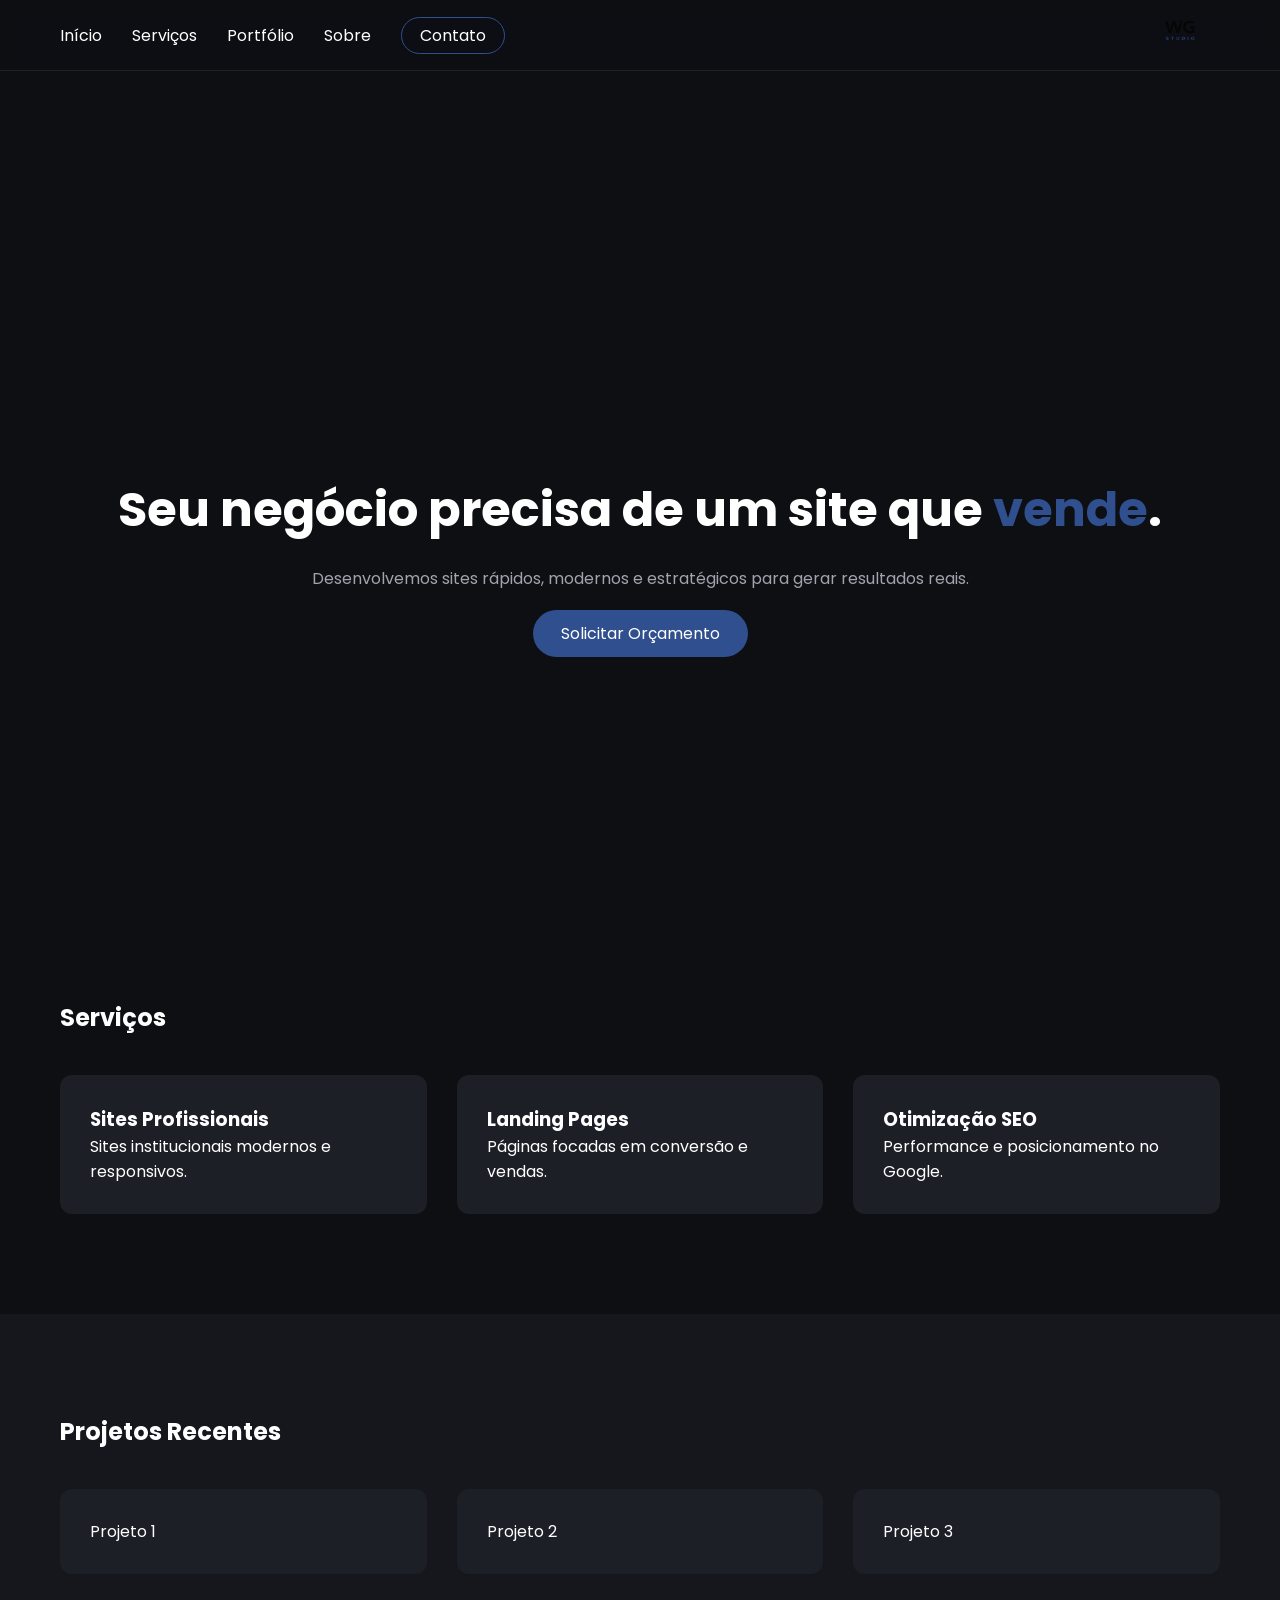
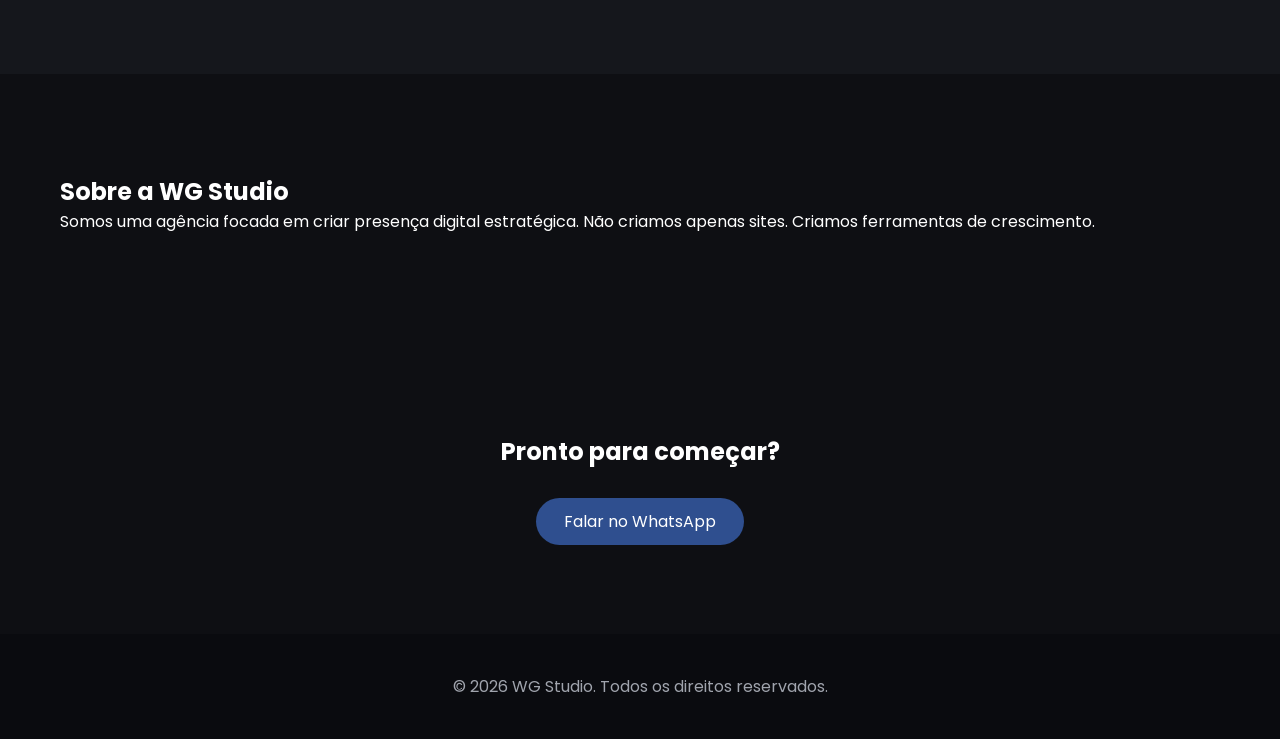
==== index.html @ 7f9b5a6a "Add files via upload" ====
<!DOCTYPE html>
<html lang="pt-br">
<head>
    <meta charset="UTF-8">
    <meta name="viewport" content="width=device-width, initial-scale=1.0">
    <title>WG Studio - Criação de Sites Profissionais</title>

    <link rel="preconnect" href="https://fonts.googleapis.com">
    <link href="https://fonts.googleapis.com/css2?family=Poppins:wght@400;600;700&display=swap" rel="stylesheet">

    <link rel="stylesheet" href="style.css">
</head>
<body>

<header>
    <div class="container">
        <a href="#inicio" class="logo">
            <img src="img/logo.png" alt="WG Studio">
        </a>

        <div class="menu-toggle" id="mobile-menu">
            <span></span>
            <span></span>
            <span></span>
        </div>

        <nav class="nav">
            <ul>
                <li><a href="#inicio">Início</a></li>
                <li><a href="#servicos">Serviços</a></li>
                <li><a href="#portfolio">Portfólio</a></li>
                <li><a href="#sobre">Sobre</a></li>
                <li><a href="#contato" class="btn-outline">Contato</a></li>
            </ul>
        </nav>
    </div>
</header>

<section id="inicio" class="hero">
    <div class="container hero-content">
        <h1>Seu negócio precisa de um site que <span>vende</span>.</h1>
        <p>Desenvolvemos sites rápidos, modernos e estratégicos para gerar resultados reais.</p>
        <a href="#contato" class="btn-primary">Solicitar Orçamento</a>
    </div>
</section>

<section id="servicos" class="section">
    <div class="container">
        <h2>Serviços</h2>
        <div class="grid-3">
            <div class="card">
                <h3>Sites Profissionais</h3>
                <p>Sites institucionais modernos e responsivos.</p>
            </div>
            <div class="card">
                <h3>Landing Pages</h3>
                <p>Páginas focadas em conversão e vendas.</p>
            </div>
            <div class="card">
                <h3>Otimização SEO</h3>
                <p>Performance e posicionamento no Google.</p>
            </div>
        </div>
    </div>
</section>

<section id="portfolio" class="section darker">
    <div class="container">
        <h2>Projetos Recentes</h2>
        <div class="grid-3">
            <div class="card">Projeto 1</div>
            <div class="card">Projeto 2</div>
            <div class="card">Projeto 3</div>
        </div>
    </div>
</section>

<section id="sobre" class="section">
    <div class="container">
        <h2>Sobre a WG Studio</h2>
        <p>Somos uma agência focada em criar presença digital estratégica. Não criamos apenas sites. Criamos ferramentas de crescimento.</p>
    </div>
</section>

<section id="contato" class="section cta">
    <div class="container">
        <h2>Pronto para começar?</h2> 
        <a href=https://w.app/wgstudio target="_blank" id="watapp" class="btn-primary">Falar no WhatsApp</a>
    </div>
</section>

<footer>
    <div class="container footer-content">
        <p>© 2026 WG Studio. Todos os direitos reservados.</p>
    </div>
</footer>

<script src="script.js"></script>
</body>
</html>
---- style.css ----
:root {
    --bg: #0e0f13;
    --bg-dark: #15171c;
    --card: #1c1f26;
    --text: #ffffff;
    --muted: #a0a4ad;
    --accent: #2f4f8f;
    --accent-hover: #1f3563;
    --transition: 0.3s ease;
}

* {
    margin: 0;
    padding: 0;
    box-sizing: border-box;
}

body {
    font-family: 'Poppins', sans-serif;
    background: var(--bg);
    color: var(--text);
}

.container {
    max-width: 1200px;
    margin: auto;
    padding: 0 20px;
}

/* HEADER */
header {
    position: fixed;
    width: 100%;
    background: rgba(14,15,19,0.95);
    backdrop-filter: blur(10px);
    border-bottom: 1px solid #222;
    z-index: 1000;
}

header .container {
    display: flex;
    justify-content: space-between;
    align-items: center;
    padding: 20px ;
    flex-direction: row-reverse;
    height: 70px;
}

.logo img {
    height: 80px;
width:auto;
border-radius: 20px;
}

.nav ul {
    display: flex;
    gap: 30px;
    list-style: none;
}

.nav a {
    color: var(--text);
    text-decoration: none;
    transition: var(--transition);
}

.nav a:hover {
    color: var(--accent);
}

.btn-outline {
    border: 1px solid var(--accent);
    padding: 6px 18px;
    border-radius: 30px;
}

.btn-outline:hover {
    background: var(--accent);
    color: #fff;
}

/* HERO */
.hero {
    height: 100vh;
    display: flex;
    align-items: center;
    text-align: center;
    padding-top: 120px;
}

.hero-content {
    padding-top: 100px;
}

.hero h1 {
    font-size: 3rem;
    margin-bottom: 20px;
}

.hero h1 span {
    color: var(--accent);
}

.hero p {
    color: var(--muted);
    margin-bottom: 30px;
}

.btn-primary {
    background: var(--accent);
    color: white;
    padding: 12px 28px;
    border-radius: 30px;
    text-decoration: none;
    transition: var(--transition);
}

.btn-primary:hover {
    background: var(--accent-hover);
    transform: translateY(-3px);
}

/* SECTIONS */
.section {
    padding: 100px 0;
}

.darker {
    background: var(--bg-dark);
}

.grid-3 {
    display: grid;
    grid-template-columns: repeat(auto-fit, minmax(280px, 1fr));
    gap: 30px;
    margin-top: 40px;
}

.card {
    background: var(--card);
    padding: 30px;
    border-radius: 12px;
    transition: var(--transition);
}

.card:hover {
    transform: translateY(-8px);
    box-shadow: 0 20px 40px rgba(0,0,0,0.5);
}

/* CTA */
.cta {
    text-align: center;
    padding-top: 120px 0;
}

.cta h2 {
  margin-bottom: 40px;
}

.cta .btn-primary {
  margin-top: 20px;
}

/* FOOTER */
footer {
    padding: 40px 0;
    background: #0a0b0f;
    text-align: center;
    color: var(--muted);
}

/* RESPONSIVO */
.menu-toggle {
    display: none;
    flex-direction: column;
    gap: 5px;
    cursor: pointer;
}

.menu-toggle span {
    width: 25px;
    height: 3px;
    background: white;
}

@media (max-width: 768px) {

    .nav {
        position: absolute;
        top: 80px;
        right: 0;
        background: var(--bg-dark);
        width: 200px;
        display: none;
        flex-direction: column;
        padding: 20px;
    }

    .nav.active {
        display: flex;
    }

    .nav ul {
        flex-direction: column;
        gap: 15px;
    }

    .menu-toggle {
        display: flex;
    }
}
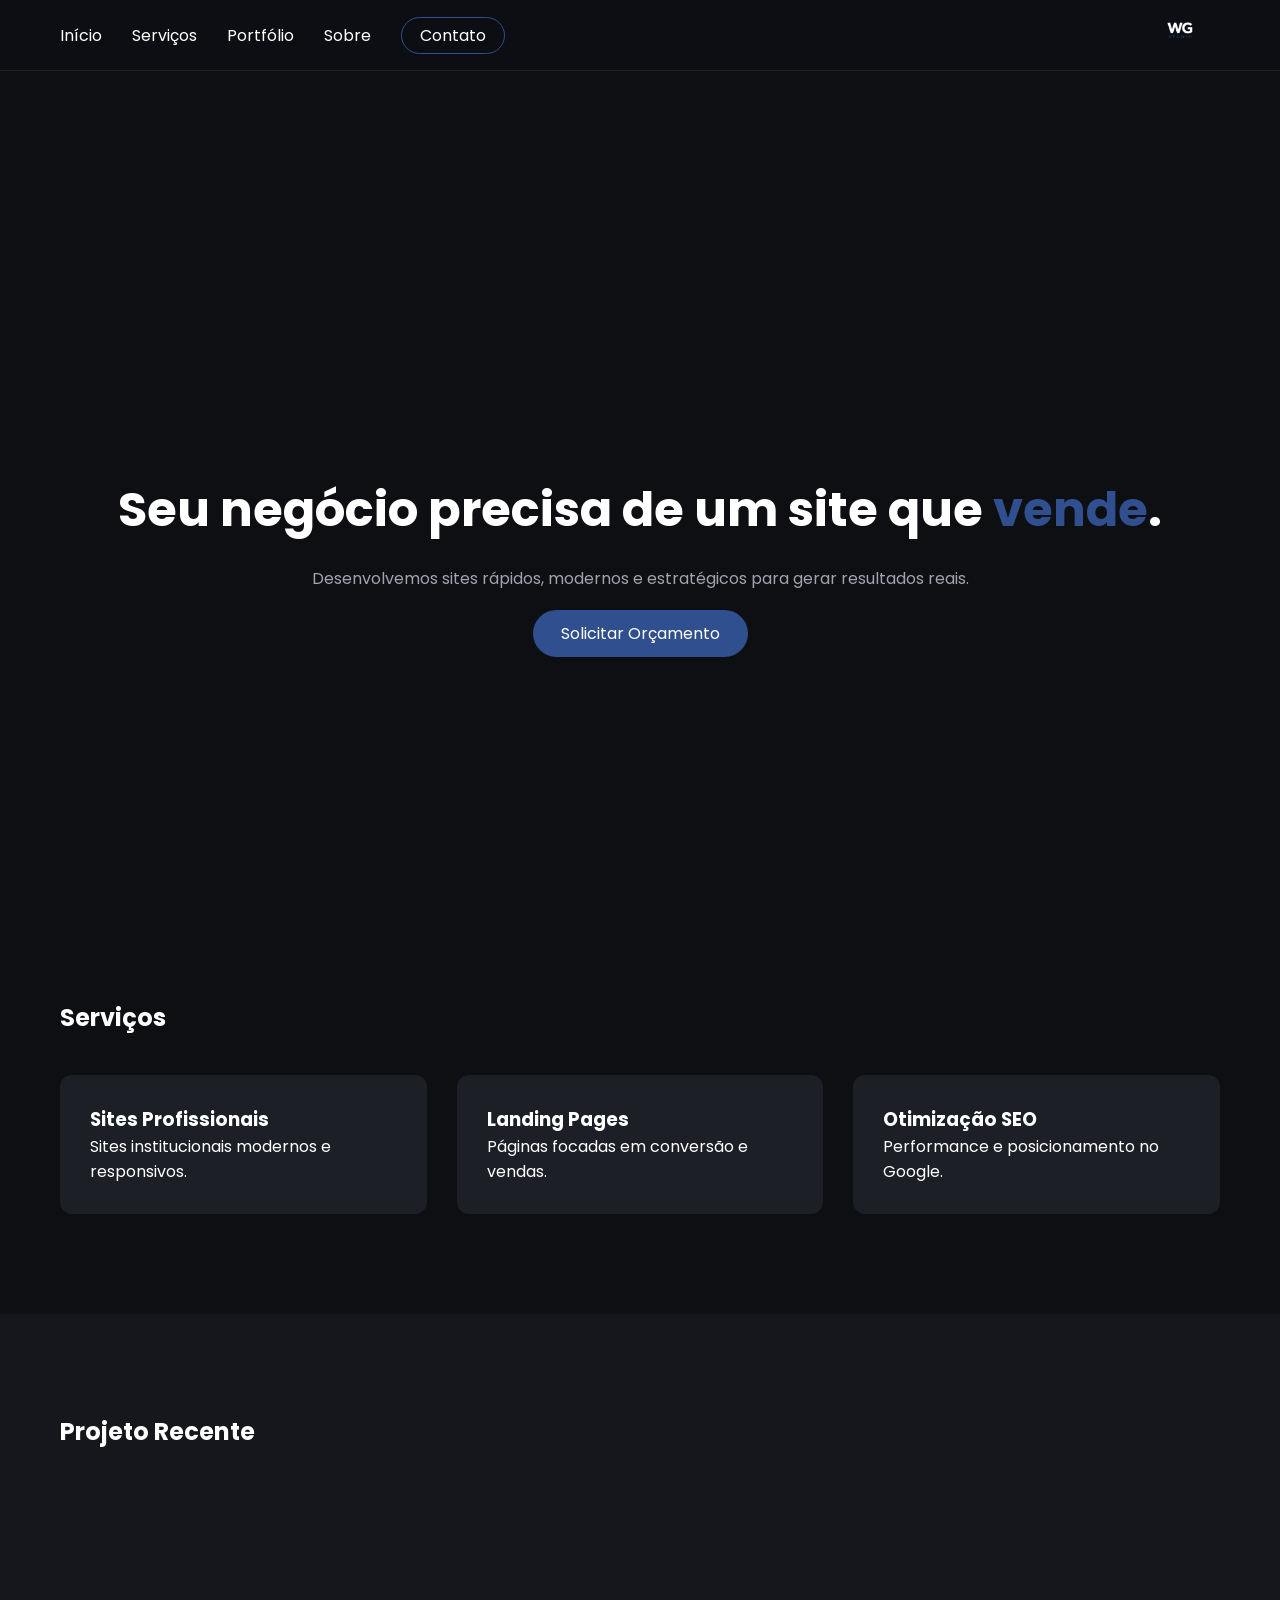
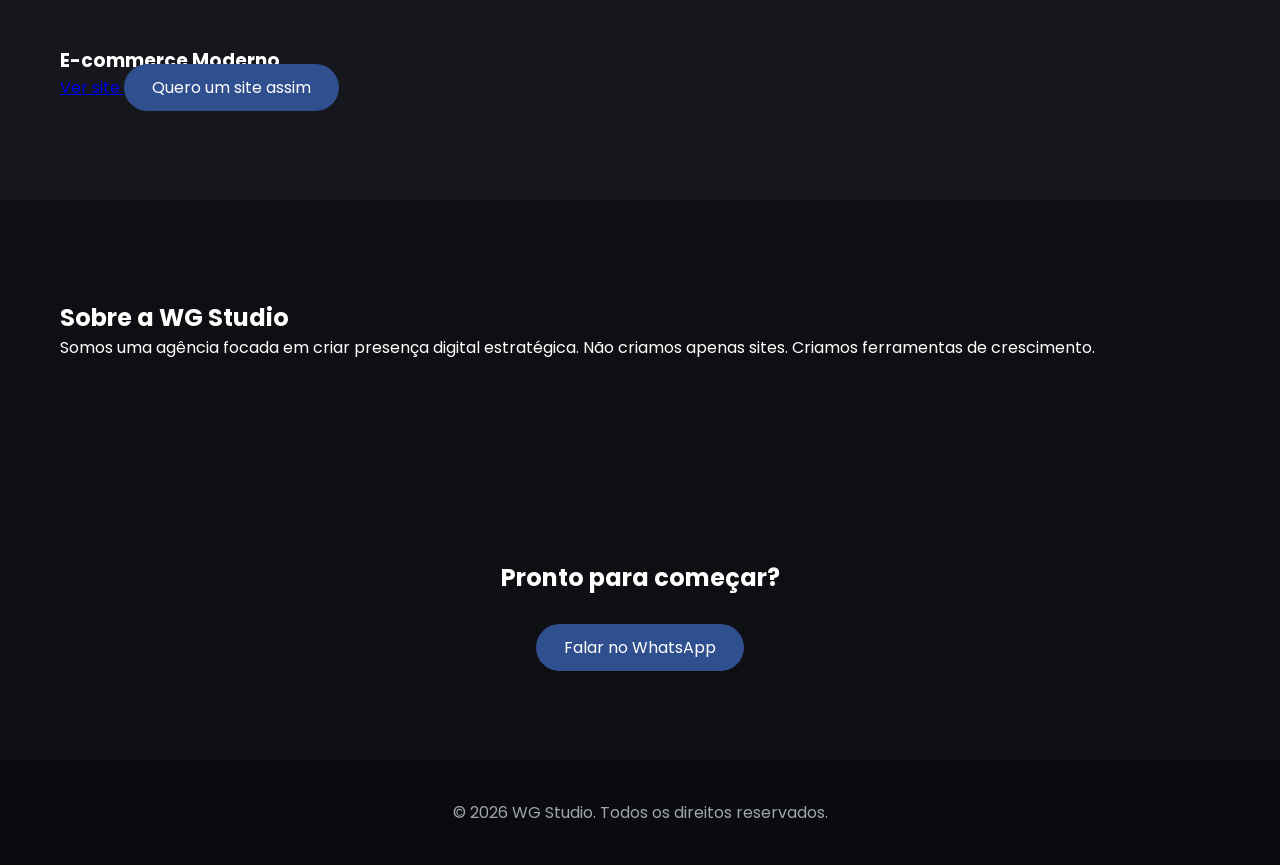
==== commit 240885e9: "Primeiro commit" ====
--- a/index.html
+++ b/index.html
@@ -1,100 +1,117 @@
-<!DOCTYPE html>
-<html lang="pt-br">
-<head>
-    <meta charset="UTF-8">
-    <meta name="viewport" content="width=device-width, initial-scale=1.0">
-    <title>WG Studio - Criação de Sites Profissionais</title>
-
-    <link rel="preconnect" href="https://fonts.googleapis.com">
-    <link href="https://fonts.googleapis.com/css2?family=Poppins:wght@400;600;700&display=swap" rel="stylesheet">
-
-    <link rel="stylesheet" href="style.css">
-</head>
-<body>
-
-<header>
-    <div class="container">
-        <a href="#inicio" class="logo">
-            <img src="img/logo.png" alt="WG Studio">
-        </a>
-
-        <div class="menu-toggle" id="mobile-menu">
-            <span></span>
-            <span></span>
-            <span></span>
-        </div>
-
-        <nav class="nav">
-            <ul>
-                <li><a href="#inicio">Início</a></li>
-                <li><a href="#servicos">Serviços</a></li>
-                <li><a href="#portfolio">Portfólio</a></li>
-                <li><a href="#sobre">Sobre</a></li>
-                <li><a href="#contato" class="btn-outline">Contato</a></li>
-            </ul>
-        </nav>
-    </div>
-</header>
-
-<section id="inicio" class="hero">
-    <div class="container hero-content">
-        <h1>Seu negócio precisa de um site que <span>vende</span>.</h1>
-        <p>Desenvolvemos sites rápidos, modernos e estratégicos para gerar resultados reais.</p>
-        <a href="#contato" class="btn-primary">Solicitar Orçamento</a>
-    </div>
-</section>
-
-<section id="servicos" class="section">
-    <div class="container">
-        <h2>Serviços</h2>
-        <div class="grid-3">
-            <div class="card">
-                <h3>Sites Profissionais</h3>
-                <p>Sites institucionais modernos e responsivos.</p>
-            </div>
-            <div class="card">
-                <h3>Landing Pages</h3>
-                <p>Páginas focadas em conversão e vendas.</p>
-            </div>
-            <div class="card">
-                <h3>Otimização SEO</h3>
-                <p>Performance e posicionamento no Google.</p>
-            </div>
-        </div>
-    </div>
-</section>
-
-<section id="portfolio" class="section darker">
-    <div class="container">
-        <h2>Projetos Recentes</h2>
-        <div class="grid-3">
-            <div class="card">Projeto 1</div>
-            <div class="card">Projeto 2</div>
-            <div class="card">Projeto 3</div>
-        </div>
-    </div>
-</section>
-
-<section id="sobre" class="section">
-    <div class="container">
-        <h2>Sobre a WG Studio</h2>
-        <p>Somos uma agência focada em criar presença digital estratégica. Não criamos apenas sites. Criamos ferramentas de crescimento.</p>
-    </div>
-</section>
-
-<section id="contato" class="section cta">
-    <div class="container">
-        <h2>Pronto para começar?</h2> 
-        <a href=https://w.app/wgstudio target="_blank" id="watapp" class="btn-primary">Falar no WhatsApp</a>
-    </div>
-</section>
-
-<footer>
-    <div class="container footer-content">
-        <p>© 2026 WG Studio. Todos os direitos reservados.</p>
-    </div>
-</footer>
-
-<script src="script.js"></script>
-</body>
+<!DOCTYPE html>
+<html lang="pt-br">
+<head>
+    <meta charset="UTF-8">
+    <meta name="viewport" content="width=device-width, initial-scale=1.0">
+    <title>WG Studio - Criação de Sites Profissionais</title>
+
+    <link rel="preconnect" href="https://fonts.googleapis.com">
+    <link href="https://fonts.googleapis.com/css2?family=Poppins:wght@400;600;700&display=swap" rel="stylesheet">
+
+    <link rel="stylesheet" href="style.css">
+</head>
+<body>
+
+<header>
+    <div class="container">
+        <a href="#inicio" class="logo">
+            <img src="img/logo.png" alt="WG Studio">
+        </a>
+
+        <div class="menu-toggle" id="mobile-menu">
+            <span></span>
+            <span></span>
+            <span></span>
+        </div>
+
+        <nav class="nav">
+            <ul>
+                <li><a href="#inicio">Início</a></li>
+                <li><a href="#servicos">Serviços</a></li>
+                <li><a href="#portfolio">Portfólio</a></li>
+                <li><a href="#sobre">Sobre</a></li>
+                <li><a href="#contato" class="btn-outline">Contato</a></li>
+            </ul>
+        </nav>
+    </div>
+</header>
+
+<section id="inicio" class="hero">
+    <div class="container hero-content">
+        <h1>Seu negócio precisa de um site que <span>vende</span>.</h1>
+        <p>Desenvolvemos sites rápidos, modernos e estratégicos para gerar resultados reais.</p>
+        <a href="#contato" class="btn-primary">Solicitar Orçamento</a>
+    </div>
+</section>
+
+<section id="servicos" class="section">
+    <div class="container">
+        <h2>Serviços</h2>
+        <div class="grid-3">
+            <div class="card">
+                <h3>Sites Profissionais</h3>
+                <p>Sites institucionais modernos e responsivos.</p>
+            </div>
+            <div class="card">
+                <h3>Landing Pages</h3>
+                <p>Páginas focadas em conversão e vendas.</p>
+            </div>
+            <div class="card">
+                <h3>Otimização SEO</h3>
+                <p>Performance e posicionamento no Google.</p>
+            </div>
+        </div>
+    </div>
+</section>
+
+<section id="portfolio" class="section darker">
+    <div class="container">
+        <h2>Projeto Recente</h2>
+        <div class="grid-3">
+            
+<div class="portfolio-item">
+    <video autoplay muted loop playsinline>
+        <source src="video/projeto1.mp4" type="video/mp4">
+    </video>
+    <div class="overlay">
+    <h3>E-commerce Moderno</h3>
+
+    <div class="portfolio-buttons">
+        <a href="https://domducorte.netlify.app" target="_blank" class="btn-secondary">
+            Ver site
+        </a>
+
+        <a href="https://wa.me/5533999695548?text=Quero%20um%20site%20de%20agendamento%20para%20barbeiro"
+           target="_blank"
+           class="btn-primary">
+            Quero um site assim
+        </a>
+    </div>
+</div>
+</div>
+
+</section>
+
+<section id="sobre" class="section">
+    <div class="container">
+        <h2>Sobre a WG Studio</h2>
+        <p>Somos uma agência focada em criar presença digital estratégica. Não criamos apenas sites. Criamos ferramentas de crescimento.</p>
+    </div>
+</section>
+
+<section id="contato" class="section cta">
+    <div class="container">
+        <h2>Pronto para começar?</h2> 
+        <a href=https://w.app/wgstudio target="_blank" id="watapp" class="btn-primary">Falar no WhatsApp</a>
+    </div>
+</section>
+
+<footer>
+    <div class="container footer-content">
+        <p>© 2026 WG Studio. Todos os direitos reservados.</p>
+    </div>
+</footer>
+
+<script src="script.js"></script>
+</body>
 </html>
--- a/style.css
+++ b/style.css
@@ -1,212 +1,303 @@
-:root {
-    --bg: #0e0f13;
-    --bg-dark: #15171c;
-    --card: #1c1f26;
-    --text: #ffffff;
-    --muted: #a0a4ad;
-    --accent: #2f4f8f;
-    --accent-hover: #1f3563;
-    --transition: 0.3s ease;
-}
-
-* {
-    margin: 0;
-    padding: 0;
-    box-sizing: border-box;
-}
-
-body {
-    font-family: 'Poppins', sans-serif;
-    background: var(--bg);
-    color: var(--text);
-}
-
-.container {
-    max-width: 1200px;
-    margin: auto;
-    padding: 0 20px;
-}
-
-/* HEADER */
-header {
-    position: fixed;
-    width: 100%;
-    background: rgba(14,15,19,0.95);
-    backdrop-filter: blur(10px);
-    border-bottom: 1px solid #222;
-    z-index: 1000;
-}
-
-header .container {
-    display: flex;
-    justify-content: space-between;
-    align-items: center;
-    padding: 20px ;
-    flex-direction: row-reverse;
-    height: 70px;
-}
-
-.logo img {
-    height: 80px;
-width:auto;
-border-radius: 20px;
-}
-
-.nav ul {
-    display: flex;
-    gap: 30px;
-    list-style: none;
-}
-
-.nav a {
-    color: var(--text);
-    text-decoration: none;
-    transition: var(--transition);
-}
-
-.nav a:hover {
-    color: var(--accent);
-}
-
-.btn-outline {
-    border: 1px solid var(--accent);
-    padding: 6px 18px;
-    border-radius: 30px;
-}
-
-.btn-outline:hover {
-    background: var(--accent);
-    color: #fff;
-}
-
-/* HERO */
-.hero {
-    height: 100vh;
-    display: flex;
-    align-items: center;
-    text-align: center;
-    padding-top: 120px;
-}
-
-.hero-content {
-    padding-top: 100px;
-}
-
-.hero h1 {
-    font-size: 3rem;
-    margin-bottom: 20px;
-}
-
-.hero h1 span {
-    color: var(--accent);
-}
-
-.hero p {
-    color: var(--muted);
-    margin-bottom: 30px;
-}
-
-.btn-primary {
-    background: var(--accent);
-    color: white;
-    padding: 12px 28px;
-    border-radius: 30px;
-    text-decoration: none;
-    transition: var(--transition);
-}
-
-.btn-primary:hover {
-    background: var(--accent-hover);
-    transform: translateY(-3px);
-}
-
-/* SECTIONS */
-.section {
-    padding: 100px 0;
-}
-
-.darker {
-    background: var(--bg-dark);
-}
-
-.grid-3 {
-    display: grid;
-    grid-template-columns: repeat(auto-fit, minmax(280px, 1fr));
-    gap: 30px;
-    margin-top: 40px;
-}
-
-.card {
-    background: var(--card);
-    padding: 30px;
-    border-radius: 12px;
-    transition: var(--transition);
-}
-
-.card:hover {
-    transform: translateY(-8px);
-    box-shadow: 0 20px 40px rgba(0,0,0,0.5);
-}
-
-/* CTA */
-.cta {
-    text-align: center;
-    padding-top: 120px 0;
-}
-
-.cta h2 {
-  margin-bottom: 40px;
-}
-
-.cta .btn-primary {
-  margin-top: 20px;
-}
-
-/* FOOTER */
-footer {
-    padding: 40px 0;
-    background: #0a0b0f;
-    text-align: center;
-    color: var(--muted);
-}
-
-/* RESPONSIVO */
-.menu-toggle {
-    display: none;
-    flex-direction: column;
-    gap: 5px;
-    cursor: pointer;
-}
-
-.menu-toggle span {
-    width: 25px;
-    height: 3px;
-    background: white;
-}
-
-@media (max-width: 768px) {
-
-    .nav {
-        position: absolute;
-        top: 80px;
-        right: 0;
-        background: var(--bg-dark);
-        width: 200px;
-        display: none;
-        flex-direction: column;
-        padding: 20px;
-    }
-
-    .nav.active {
-        display: flex;
-    }
-
-    .nav ul {
-        flex-direction: column;
-        gap: 15px;
-    }
-
-    .menu-toggle {
-        display: flex;
-    }
+:root {
+    --bg: #0e0f13;
+    --bg-dark: #15171c;
+    --card: #1c1f26;
+    --text: #ffffff;
+    --muted: #a0a4ad;
+    --accent: #2f4f8f;
+    --accent-hover: #1f3563;
+    --transition: 0.3s ease;
+}
+
+* {
+    margin: 0;
+    padding: 0;
+    box-sizing: border-box;
+}
+
+body {
+    font-family: 'Poppins', sans-serif;
+    background: var(--bg);
+    color: var(--text);
+}
+
+.container {
+    max-width: 1200px;
+    margin: auto;
+    padding: 0 20px;
+}
+
+/* HEADER */
+header {
+    position: fixed;
+    width: 100%;
+    background: rgba(14,15,19,0.95);
+    backdrop-filter: blur(10px);
+    border-bottom: 1px solid #222;
+    z-index: 1000;
+}
+
+header .container {
+    display: flex;
+    justify-content: space-between;
+    align-items: center;
+    padding: 20px ;
+    flex-direction: row-reverse;
+    height: 70px;
+}
+
+.logo img {
+    height: 80px;
+width:auto;
+border-radius: 20px;
+}
+
+.nav ul {
+    display: flex;
+    gap: 30px;
+    list-style: none;
+}
+
+.nav a {
+    color: var(--text);
+    text-decoration: none;
+    transition: var(--transition);
+}
+
+.nav a:hover {
+    color: var(--accent);
+}
+
+.btn-outline {
+    border: 1px solid var(--accent);
+    padding: 6px 18px;
+    border-radius: 30px;
+}
+
+.btn-outline:hover {
+    background: var(--accent);
+    color: #fff;
+}
+
+/* HERO */
+.hero {
+    height: 100vh;
+    display: flex;
+    align-items: center;
+    text-align: center;
+    padding-top: 120px;
+}
+
+.hero-content {
+    padding-top: 100px;
+}
+
+.hero h1 {
+    font-size: 3rem;
+    margin-bottom: 20px;
+}
+
+.hero h1 span {
+    color: var(--accent);
+}
+
+.hero p {
+    color: var(--muted);
+    margin-bottom: 30px;
+}
+
+.btn-primary {
+    background: var(--accent);
+    color: white;
+    padding: 12px 28px;
+    border-radius: 30px;
+    text-decoration: none;
+    transition: var(--transition);
+}
+
+.btn-primary:hover {
+    background: var(--accent-hover);
+    transform: translateY(-3px);
+}
+
+/* SECTIONS */
+.section {
+    padding: 100px 0;
+}
+
+.darker {
+    background: var(--bg-dark);
+}
+
+.grid-3 {
+    display: grid;
+    grid-template-columns: repeat(auto-fit, minmax(280px, 1fr));
+    gap: 30px;
+    margin-top: 40px;
+}
+
+.card {
+    background: var(--card);
+    padding: 30px;
+    border-radius: 12px;
+    transition: var(--transition);
+}
+
+.card:hover {
+    transform: translateY(-8px);
+    box-shadow: 0 20px 40px rgba(0,0,0,0.5);
+}
+
+/* CTA */
+.cta {
+    text-align: center;
+    padding-top: 120px 0;
+}
+
+.cta h2 {
+  margin-bottom: 40px;
+}
+
+.cta .btn-primary {
+  margin-top: 20px;
+}
+
+/* FOOTER */
+footer {
+    padding: 40px 0;
+    background: #0a0b0f;
+    text-align: center;
+    color: var(--muted);
+}
+
+/* RESPONSIVO */
+.menu-toggle {
+    display: none;
+    flex-direction: column;
+    gap: 5px;
+    cursor: pointer;
+}
+
+.menu-toggle span {
+    width: 25px;
+    height: 3px;
+    background: white;
+}
+
+@media (max-width: 768px) {
+
+    .nav {
+        position: absolute;
+        top: 80px;
+        right: 0;
+        background: var(--bg-dark);
+        width: 200px;
+        display: none;
+        flex-direction: column;
+        padding: 20px;
+    }
+
+    .nav.active {
+        display: flex;
+    }
+
+    .nav ul {
+        flex-direction: column;
+        gap: 15px;
+    }
+
+    .menu-toggle {
+        display: flex;
+    }
+
+    /* PORTFÓLIO */
+
+.portfolio-item {
+    position: relative;
+    overflow: hidden;
+    border-radius: 12px;
+}
+
+.portfolio-item img {
+    width: 100%;
+    display: block;
+    transition: 0.4s ease;
+}
+
+.portfolio-item:hover img {
+    transform: scale(1.1);
+}
+
+.overlay {
+    position: absolute;
+    bottom: 0;
+    left: 0;
+    right: 0;
+    background: linear-gradient(to top, rgba(0,0,0,0.9), transparent);
+    padding: 20px;
+    transform: translateY(100%);
+    transition: 0.4s ease;
+}
+
+.portfolio-item:hover .overlay {
+    transform: translateY(0);
+}
+
+.overlay h3 {
+    margin-bottom: 10px;
+}
+
+.overlay a {
+    color: var(--accent);
+    font-weight: 600;
+}
+
+.portfolio-item video {
+    width: 100%;
+    height: 100%;
+    object-fit: cover;
+    display: block;
+}
+
+@media (max-width: 768px) {
+    .overlay {
+        transform: translateY(0);
+        background: linear-gradient(to top, rgba(0,0,0,0.85), rgba(0,0,0,0.4));
+    }
+}
+.portfolio-buttons {
+    display: flex;
+    gap: 10px;
+    margin-top: 15px;
+}
+
+.portfolio-buttons a {
+    font-size: 0.85rem;
+    padding: 8px 14px;
+    border-radius: 20px;
+    text-decoration: none;
+    transition: 0.3s ease;
+}
+.btn-secondary {
+    border: 1px solid var(--accent);
+    color: var(--accent);
+}
+
+.btn-secondary:hover {
+    background: var(--accent);
+    color: #fff;
+}
+/* Corrigir botão dentro do portfólio */
+
+.overlay .btn-primary {
+    background: var(--accent);
+    color: #fff !important;
+    font-weight: 600;
+}
+
+.overlay .btn-primary:hover {
+    background: var(--accent-hover);
+    color: #fff;
+}
+
 }
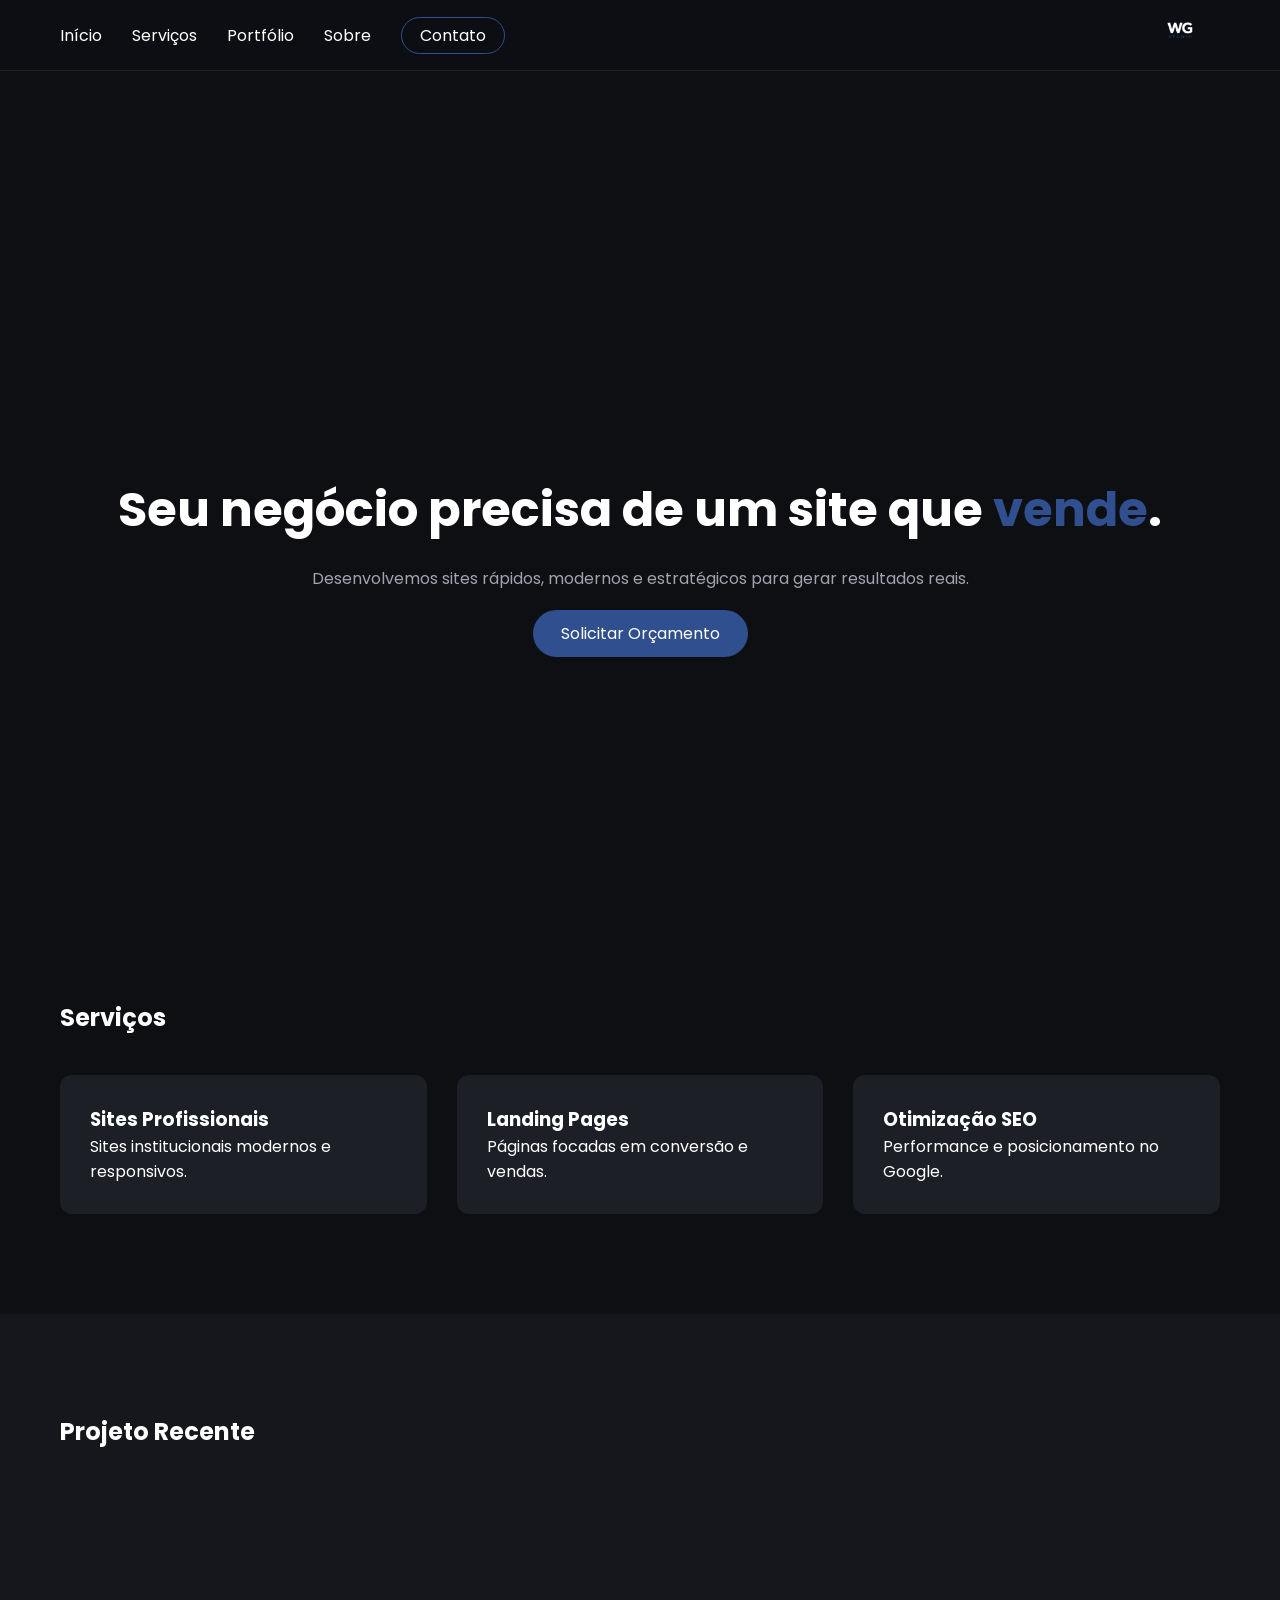
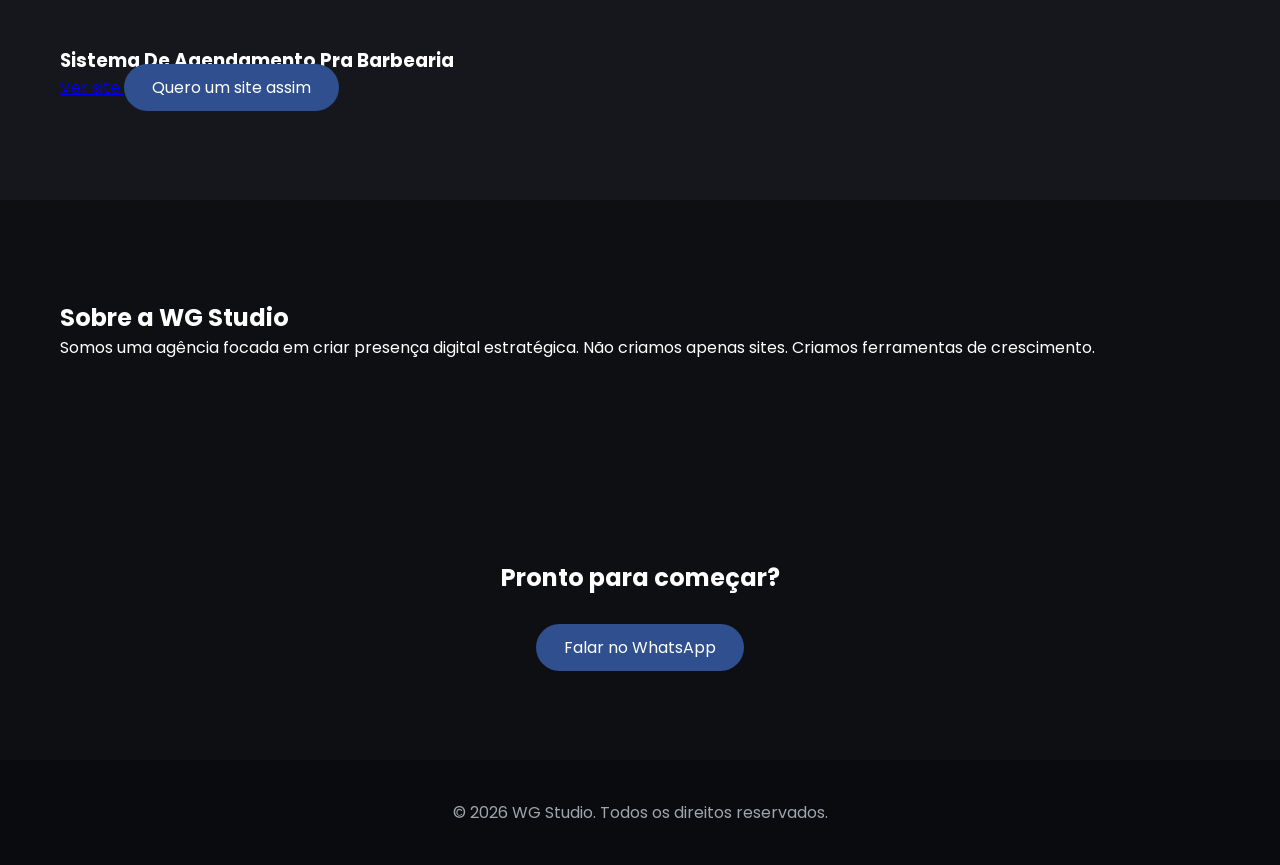
==== commit c1bb7109: "Update index.html" ====
--- a/index.html
+++ b/index.html
@@ -74,7 +74,7 @@
         <source src="video/projeto1.mp4" type="video/mp4">
     </video>
     <div class="overlay">
-    <h3>E-commerce Moderno</h3>
+    <h3>Sistema De Agendamento Pra Barbearia</h3>
 
     <div class="portfolio-buttons">
         <a href="https://domducorte.netlify.app" target="_blank" class="btn-secondary">
@@ -102,7 +102,7 @@
 <section id="contato" class="section cta">
     <div class="container">
         <h2>Pronto para começar?</h2> 
-        <a href=https://w.app/wgstudio target="_blank" id="watapp" class="btn-primary">Falar no WhatsApp</a>
+        <a href="https://wa.me/5533999695548?text=Olá,%20vim%20pelo%20site%20da%20WG%20Studio%20e%20quero%20um%20orçamento." target="_blank" id="watapp" class="btn-primary">Falar no WhatsApp</a>
     </div>
 </section>
 
@@ -114,4 +114,4 @@
 
 <script src="script.js"></script>
 </body>
-</html>+</html>
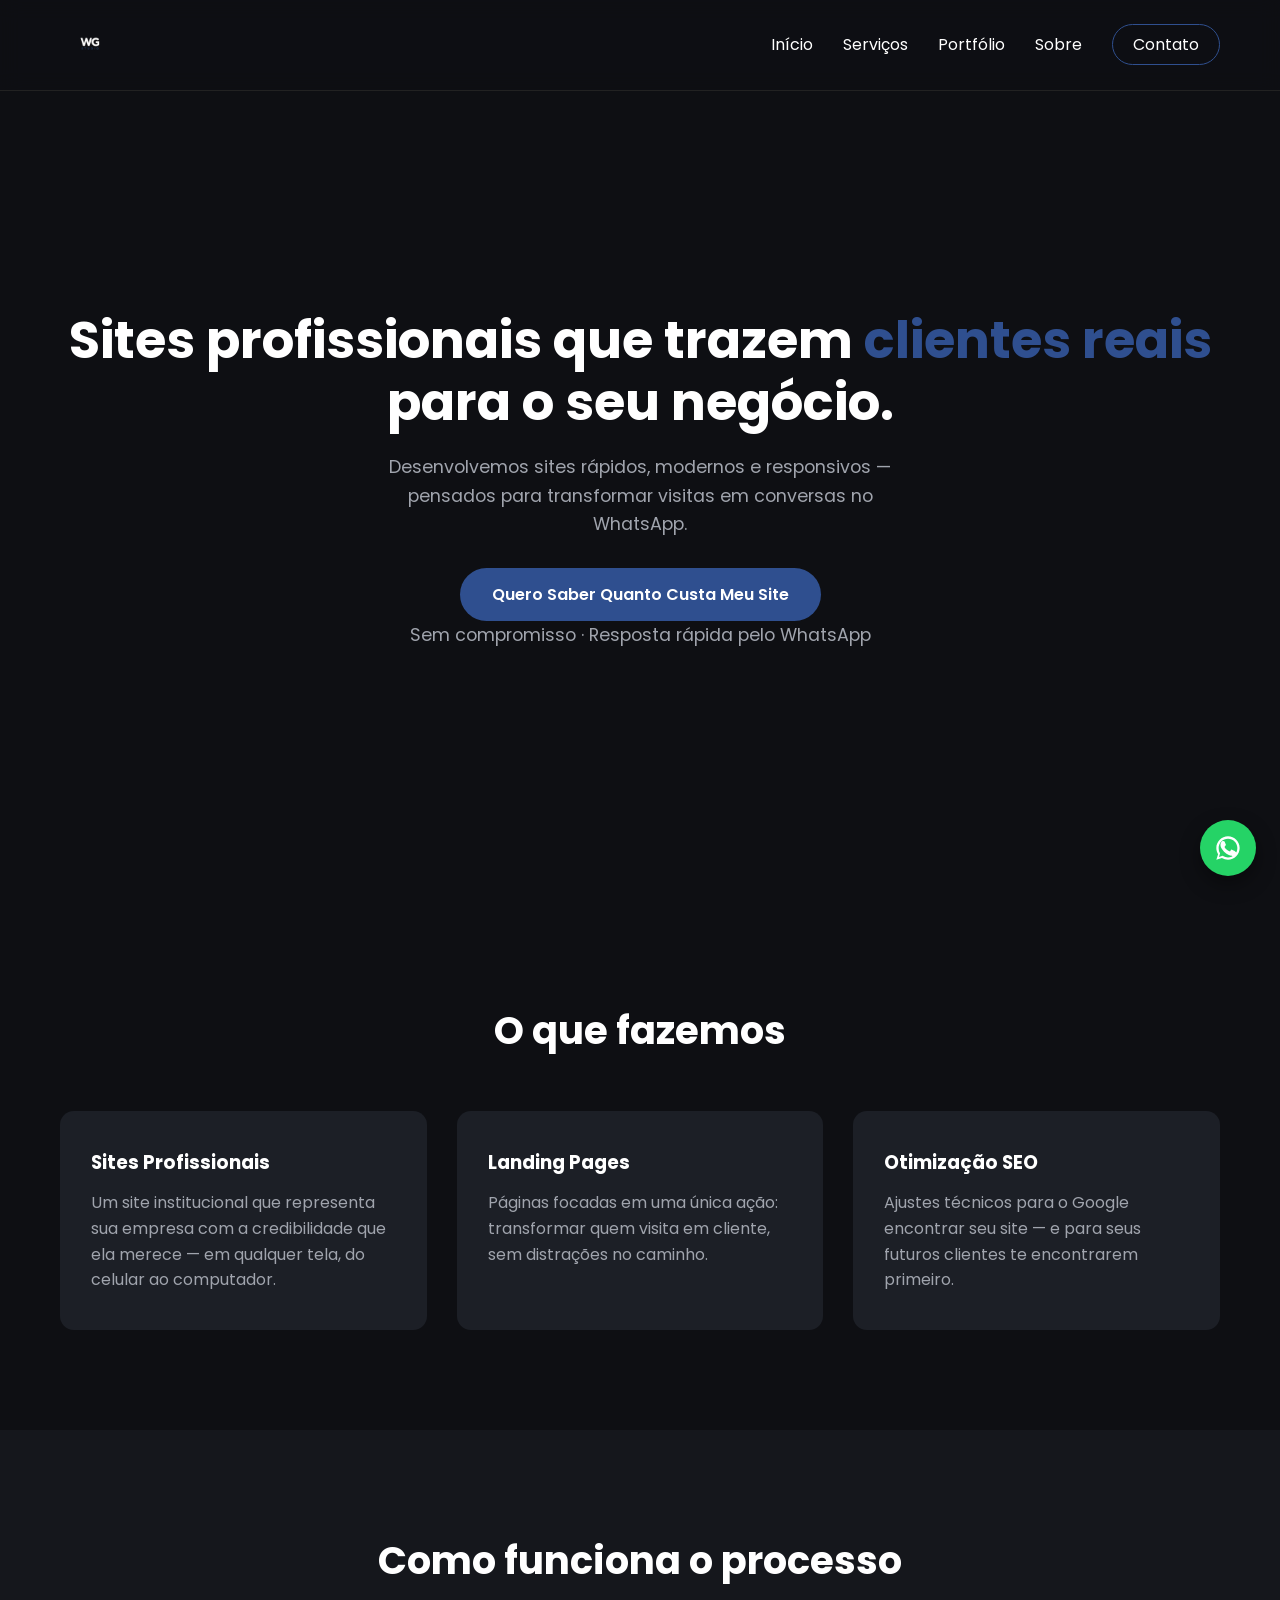
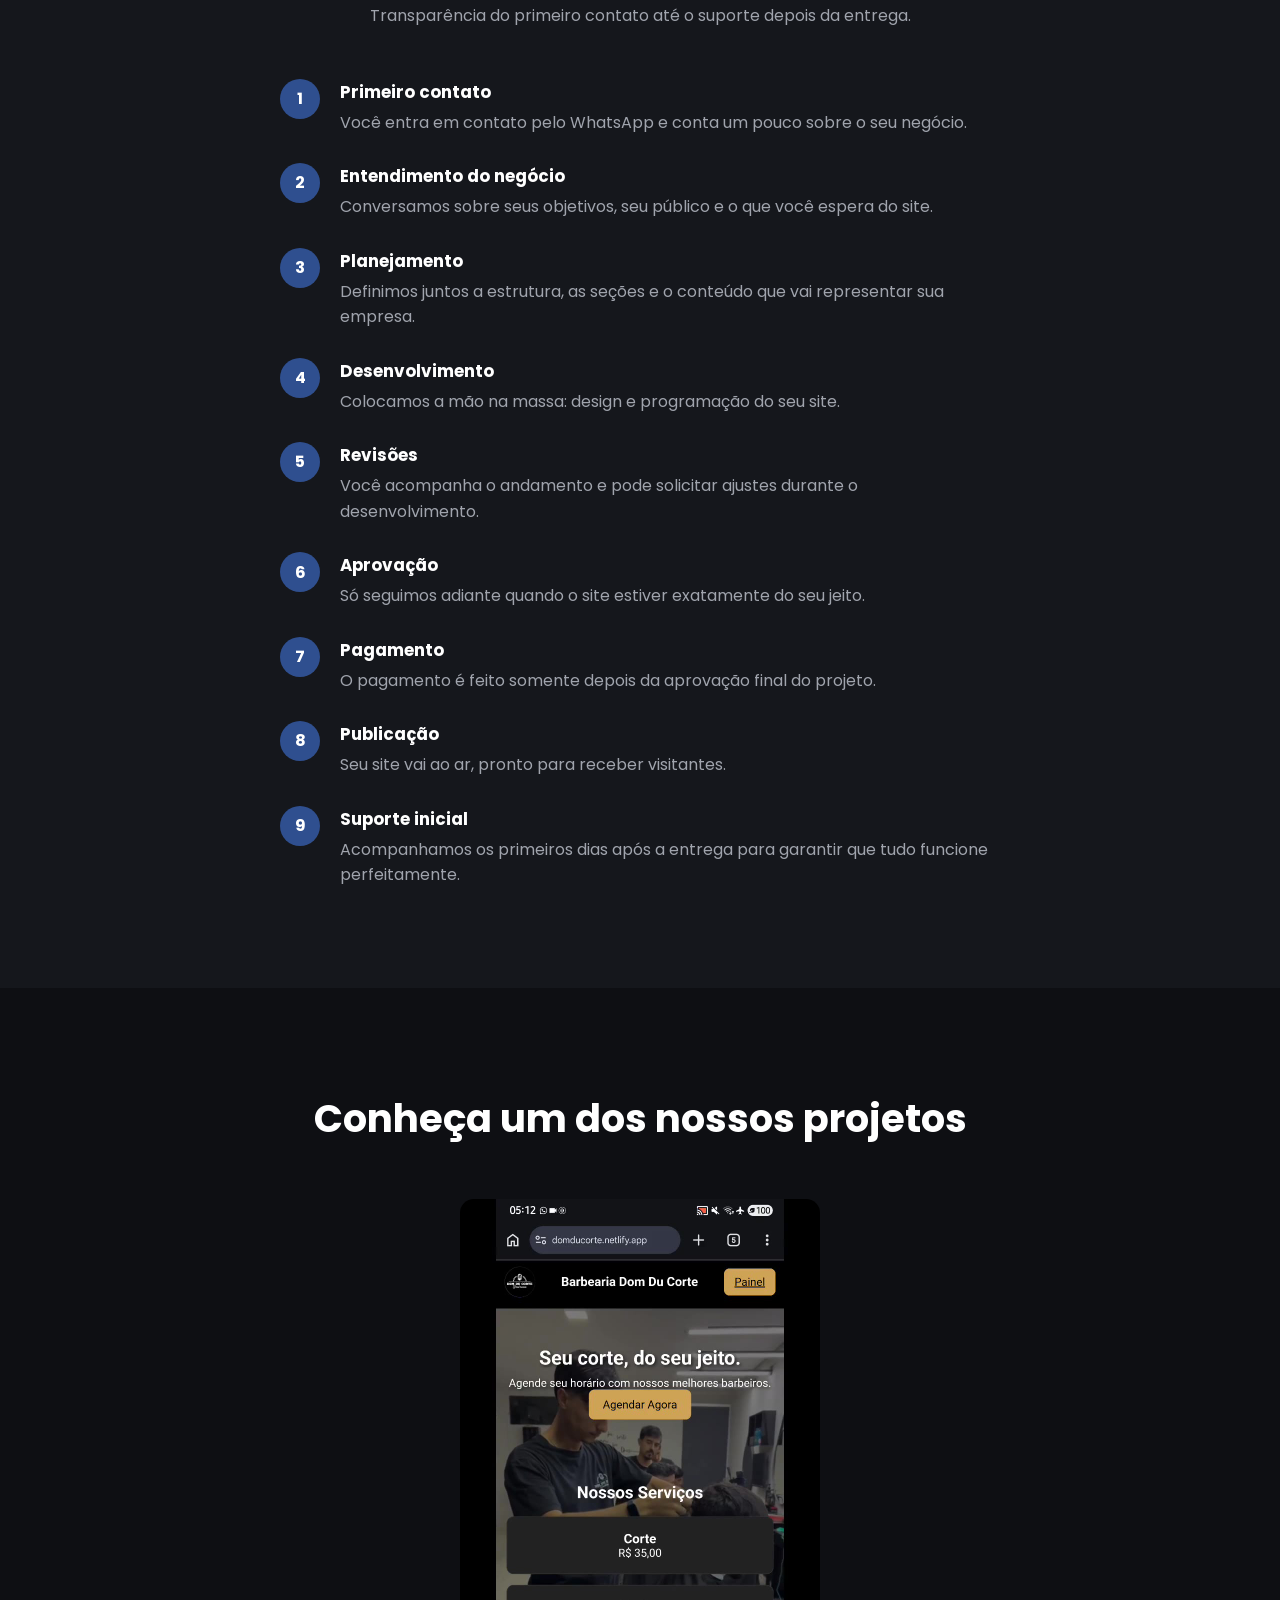
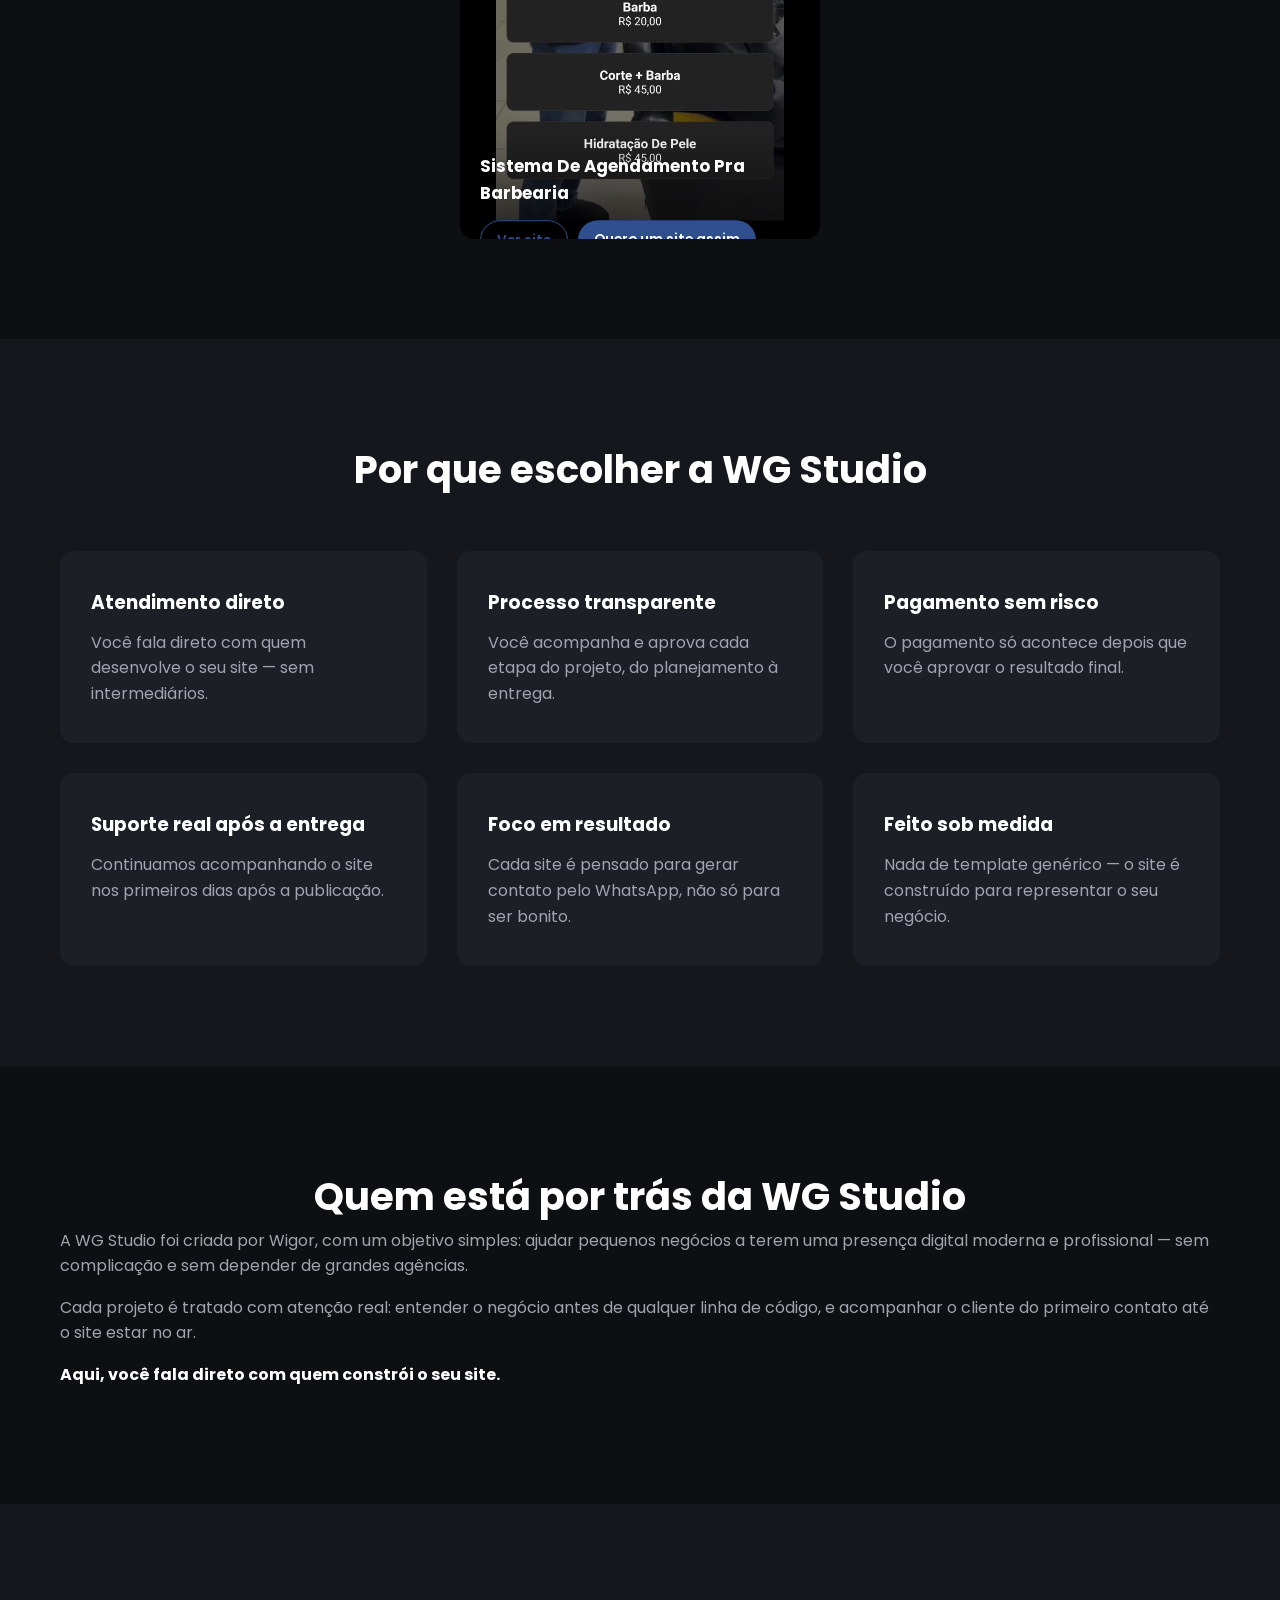
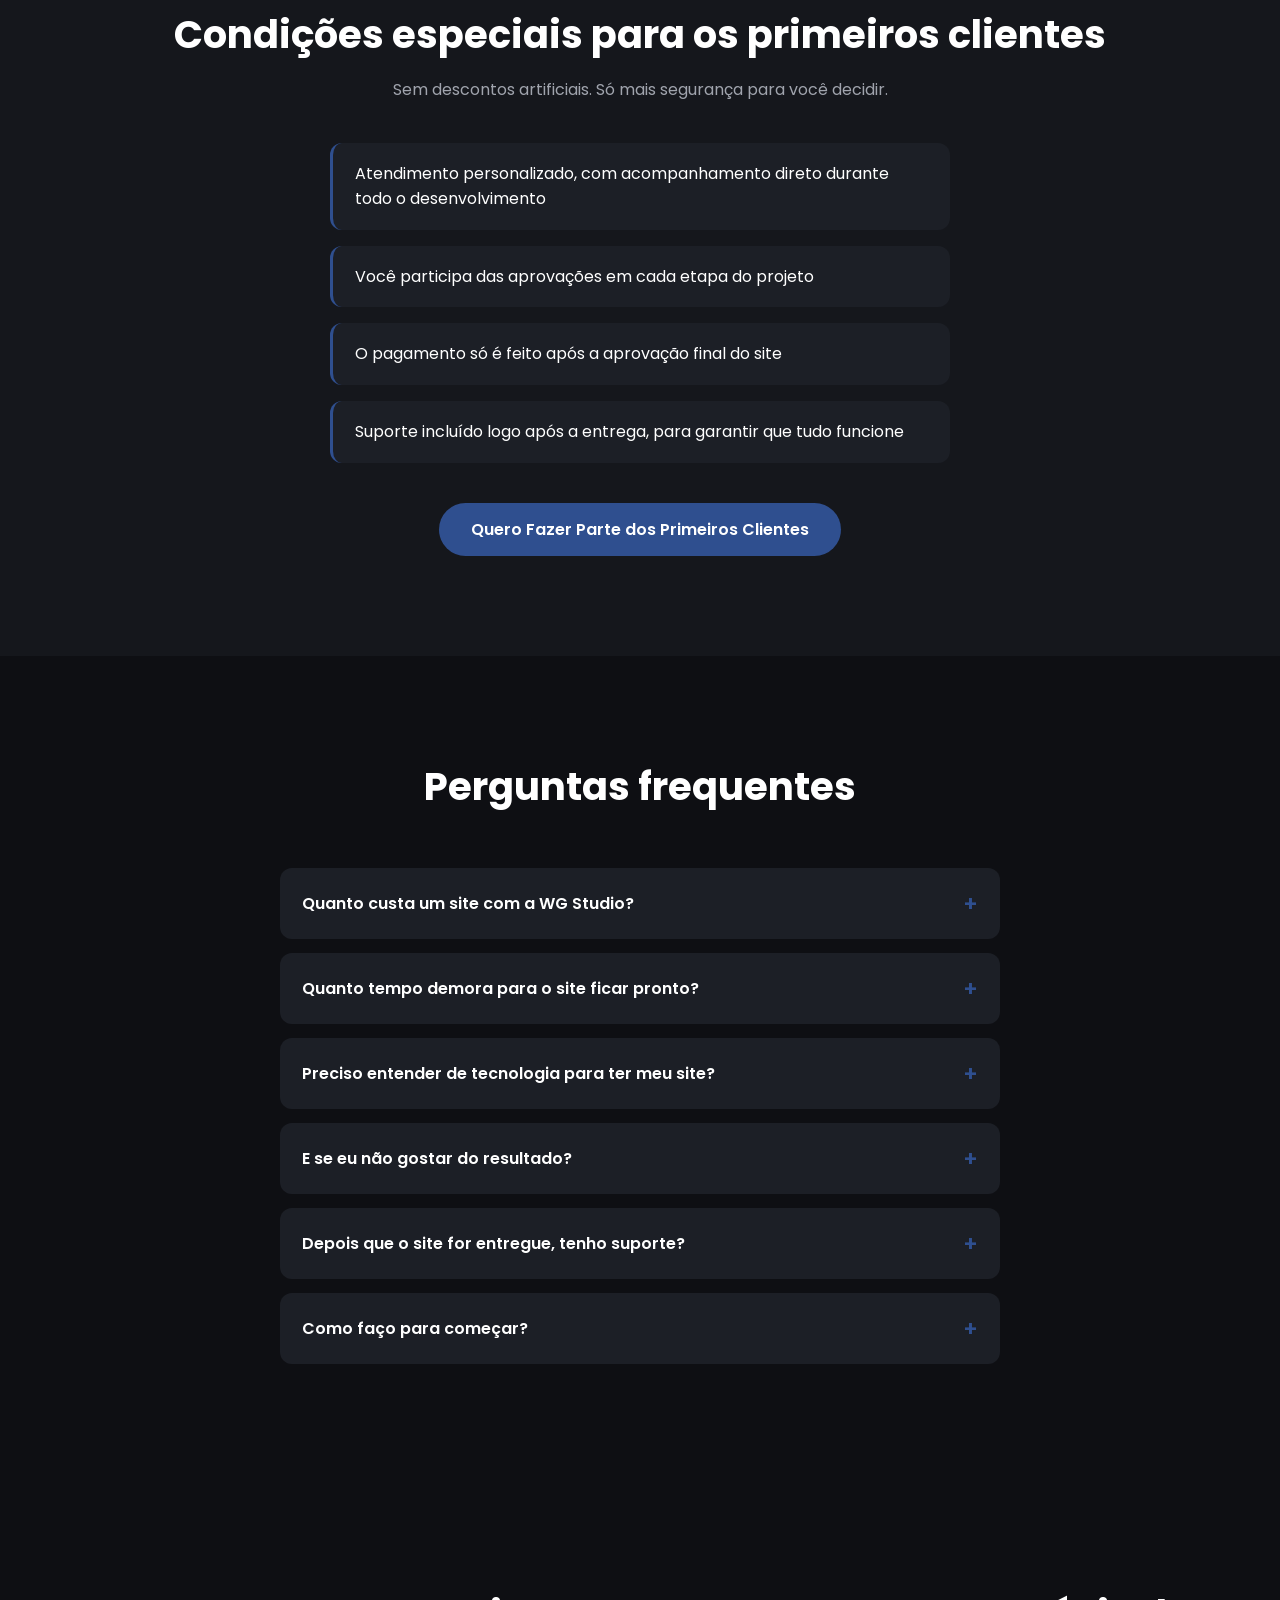
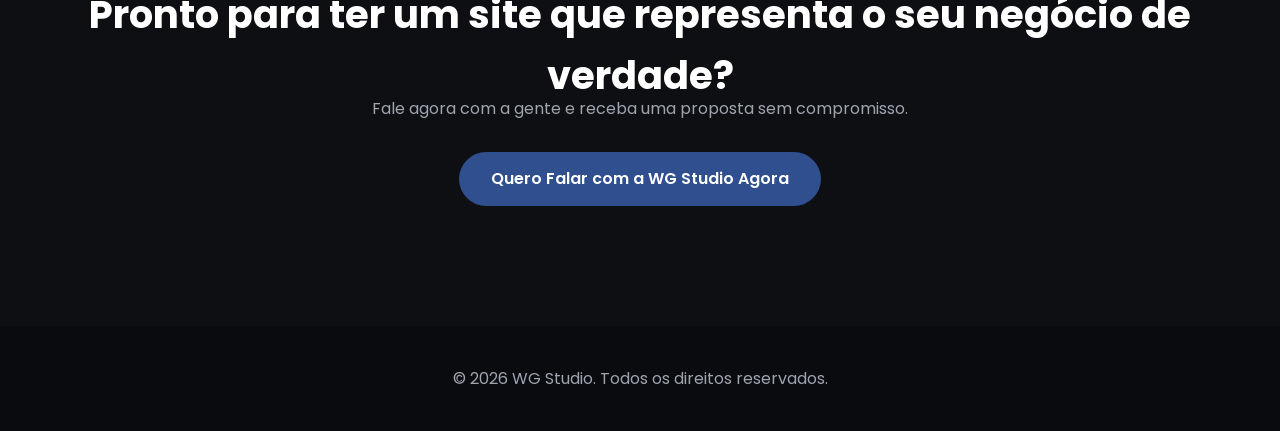
==== commit ebb8f1ce: "Primeiro commit" ====
--- a/index.html
+++ b/index.html
@@ -1,30 +1,69 @@
 <!DOCTYPE html>
-<html lang="pt-br">
+<html lang="pt-BR">
 <head>
     <meta charset="UTF-8">
     <meta name="viewport" content="width=device-width, initial-scale=1.0">
-    <title>WG Studio - Criação de Sites Profissionais</title>
-
+
+    <!-- ============ SEO BÁSICO ============ -->
+    <title>WG Studio | Sites Profissionais que Trazem Clientes Reais</title>
+    <meta name="description" content="Criamos sites rápidos, modernos e estratégicos para pequenos e médios negócios. Você acompanha e aprova cada etapa — e só paga depois de aprovar o resultado final.">
+    <meta name="keywords" content="criação de sites, landing page, site profissional, desenvolvimento web, SEO">
+    <meta name="robots" content="index, follow">
+    <meta name="theme-color" content="#0e0f13">
+    <link rel="canonical" href="https://wgstudio.com.br/">
+
+    <!-- ============ OPEN GRAPH (prévia ao compartilhar no WhatsApp/Facebook) ============ -->
+    <meta property="og:type" content="website">
+    <meta property="og:title" content="WG Studio | Sites Profissionais que Trazem Clientes Reais">
+    <meta property="og:description" content="Você acompanha cada etapa do projeto e só paga depois de aprovar o resultado final. Fale agora e receba uma proposta sem compromisso.">
+    <meta property="og:image" content="https://wgstudio.com.br/img/logo.png">
+    <meta property="og:url" content="https://wgstudio.com.br/">
+    <meta property="og:locale" content="pt_BR">
+
+    <!-- ============ TWITTER CARD ============ -->
+    <meta name="twitter:card" content="summary">
+    <meta name="twitter:title" content="WG Studio | Sites Profissionais que Trazem Clientes Reais">
+    <meta name="twitter:description" content="Sites rápidos, modernos e estratégicos, com pagamento somente após aprovação final.">
+    <meta name="twitter:image" content="https://wgstudio.com.br/img/logo.png">
+
+    <!-- ============ FAVICONS ============ -->
+    <link rel="icon" href="img/icons/favicon.ico" sizes="any">
+    <link rel="icon" type="image/png" sizes="32x32" href="img/icons/favicon-32x32.png">
+    <link rel="icon" type="image/png" sizes="16x16" href="img/icons/favicon-16x16.png">
+    <link rel="apple-touch-icon" sizes="180x180" href="img/icons/apple-touch-icon.png">
+
+    <!-- ============ FONTES ============ -->
     <link rel="preconnect" href="https://fonts.googleapis.com">
+    <link rel="preconnect" href="https://fonts.gstatic.com" crossorigin>
     <link href="https://fonts.googleapis.com/css2?family=Poppins:wght@400;600;700&display=swap" rel="stylesheet">
 
     <link rel="stylesheet" href="style.css">
 </head>
 <body>
 
-<header>
+<!-- Skip to Content: permite que usuários de teclado/leitor de tela pulem direto para o conteúdo -->
+<a href="#conteudo" class="skip-link">Ir para o conteúdo</a>
+
+<!-- ============ HEADER ============ -->
+<header id="header">
     <div class="container">
         <a href="#inicio" class="logo">
-            <img src="img/logo.png" alt="WG Studio">
+            <img src="img/logo.png" alt="WG Studio" width="160" height="160">
         </a>
 
-        <div class="menu-toggle" id="mobile-menu">
+        <!-- Botão do menu mobile: é um <button> real, com suporte total a teclado e leitor de tela -->
+        <button type="button"
+                class="menu-toggle"
+                id="mobile-menu"
+                aria-label="Abrir menu de navegação"
+                aria-expanded="false"
+                aria-controls="nav-principal">
             <span></span>
             <span></span>
             <span></span>
-        </div>
-
-        <nav class="nav">
+        </button>
+
+        <nav class="nav" id="nav-principal" aria-label="Navegação principal">
             <ul>
                 <li><a href="#inicio">Início</a></li>
                 <li><a href="#servicos">Serviços</a></li>
@@ -36,82 +75,402 @@
     </div>
 </header>
 
-<section id="inicio" class="hero">
-    <div class="container hero-content">
-        <h1>Seu negócio precisa de um site que <span>vende</span>.</h1>
-        <p>Desenvolvemos sites rápidos, modernos e estratégicos para gerar resultados reais.</p>
-        <a href="#contato" class="btn-primary">Solicitar Orçamento</a>
-    </div>
-</section>
-
-<section id="servicos" class="section">
-    <div class="container">
-        <h2>Serviços</h2>
-        <div class="grid-3">
-            <div class="card">
-                <h3>Sites Profissionais</h3>
-                <p>Sites institucionais modernos e responsivos.</p>
-            </div>
-            <div class="card">
-                <h3>Landing Pages</h3>
-                <p>Páginas focadas em conversão e vendas.</p>
-            </div>
-            <div class="card">
-                <h3>Otimização SEO</h3>
-                <p>Performance e posicionamento no Google.</p>
-            </div>
-        </div>
-    </div>
-</section>
-
-<section id="portfolio" class="section darker">
-    <div class="container">
-        <h2>Projeto Recente</h2>
-        <div class="grid-3">
-            
-<div class="portfolio-item">
-    <video autoplay muted loop playsinline>
-        <source src="video/projeto1.mp4" type="video/mp4">
-    </video>
-    <div class="overlay">
-    <h3>Sistema De Agendamento Pra Barbearia</h3>
-
-    <div class="portfolio-buttons">
-        <a href="https://domducorte.netlify.app" target="_blank" class="btn-secondary">
-            Ver site
-        </a>
-
-        <a href="https://wa.me/5533999695548?text=Quero%20um%20site%20de%20agendamento%20para%20barbeiro"
-           target="_blank"
-           class="btn-primary">
-            Quero um site assim
-        </a>
-    </div>
-</div>
-</div>
-
-</section>
-
-<section id="sobre" class="section">
-    <div class="container">
-        <h2>Sobre a WG Studio</h2>
-        <p>Somos uma agência focada em criar presença digital estratégica. Não criamos apenas sites. Criamos ferramentas de crescimento.</p>
-    </div>
-</section>
-
-<section id="contato" class="section cta">
-    <div class="container">
-        <h2>Pronto para começar?</h2> 
-        <a href="https://wa.me/5533999695548?text=Olá,%20vim%20pelo%20site%20da%20WG%20Studio%20e%20quero%20um%20orçamento." target="_blank" id="watapp" class="btn-primary">Falar no WhatsApp</a>
-    </div>
-</section>
-
+<!-- Envolve todo o conteúdo principal em <main> por semântica e acessibilidade -->
+<main id="conteudo">
+
+    <!-- ============ HERO
+         Estratégia: a promessa principal precisa responder "o que eu ganho"
+         em menos de 3 segundos. Trocamos "site que vende" (vago) por um
+         benefício mais concreto e comprovável: trazer clientes reais.
+    ============ -->
+    <section id="inicio" class="hero">
+        <div class="container hero-content">
+            <h1 class="fade-in">Sites profissionais que trazem <span>clientes reais</span> para o seu negócio.</h1>
+            <p class="fade-in">Desenvolvemos sites rápidos, modernos e responsivos — pensados para transformar visitas em conversas no WhatsApp.</p>
+            <a href="https://wa.me/5533999695548?text=Olá!%20Vim%20pelo%20site%20da%20WG%20Studio%20e%20quero%20saber%20quanto%20custa%20um%20site%20para%20minha%20empresa."
+               target="_blank"
+               rel="noopener noreferrer"
+               class="btn-primary fade-in">Quero Saber Quanto Custa Meu Site</a>
+            <p class="hero-microcopy fade-in">Sem compromisso · Resposta rápida pelo WhatsApp</p>
+        </div>
+    </section>
+
+    <!-- ============ SERVIÇOS
+         Estratégia: cada card fala do benefício antes da característica
+         técnica — o empresário não compra "responsivo", compra "não
+         perder cliente que acessa pelo celular".
+    ============ -->
+    <section id="servicos" class="section">
+        <div class="container">
+            <h2 class="fade-in">O que fazemos</h2>
+            <div class="grid-3">
+                <div class="card fade-in">
+                    <h3>Sites Profissionais</h3>
+                    <p>Um site institucional que representa sua empresa com a credibilidade que ela merece — em qualquer tela, do celular ao computador.</p>
+                </div>
+                <div class="card fade-in">
+                    <h3>Landing Pages</h3>
+                    <p>Páginas focadas em uma única ação: transformar quem visita em cliente, sem distrações no caminho.</p>
+                </div>
+                <div class="card fade-in">
+                    <h3>Otimização SEO</h3>
+                    <p>Ajustes técnicos para o Google encontrar seu site — e para seus futuros clientes te encontrarem primeiro.</p>
+                </div>
+            </div>
+        </div>
+    </section>
+
+    <!-- ============ COMO FUNCIONA
+         Estratégia: a maior objeção de quem nunca contratou uma agência
+         é "vai dar trabalho e eu não vou entender nada". Esta seção
+         existe para eliminar essa incerteza antes que ela impeça o clique.
+    ============ -->
+    <section id="processo" class="section darker">
+        <div class="container">
+            <h2 class="fade-in">Como funciona o processo</h2>
+            <p class="section-subtitle fade-in">Transparência do primeiro contato até o suporte depois da entrega.</p>
+
+            <ol class="processo-lista">
+                <li class="fade-in">
+                    <span class="processo-numero">1</span>
+                    <div>
+                        <h3>Primeiro contato</h3>
+                        <p>Você entra em contato pelo WhatsApp e conta um pouco sobre o seu negócio.</p>
+                    </div>
+                </li>
+                <li class="fade-in">
+                    <span class="processo-numero">2</span>
+                    <div>
+                        <h3>Entendimento do negócio</h3>
+                        <p>Conversamos sobre seus objetivos, seu público e o que você espera do site.</p>
+                    </div>
+                </li>
+                <li class="fade-in">
+                    <span class="processo-numero">3</span>
+                    <div>
+                        <h3>Planejamento</h3>
+                        <p>Definimos juntos a estrutura, as seções e o conteúdo que vai representar sua empresa.</p>
+                    </div>
+                </li>
+                <li class="fade-in">
+                    <span class="processo-numero">4</span>
+                    <div>
+                        <h3>Desenvolvimento</h3>
+                        <p>Colocamos a mão na massa: design e programação do seu site.</p>
+                    </div>
+                </li>
+                <li class="fade-in">
+                    <span class="processo-numero">5</span>
+                    <div>
+                        <h3>Revisões</h3>
+                        <p>Você acompanha o andamento e pode solicitar ajustes durante o desenvolvimento.</p>
+                    </div>
+                </li>
+                <li class="fade-in">
+                    <span class="processo-numero">6</span>
+                    <div>
+                        <h3>Aprovação</h3>
+                        <p>Só seguimos adiante quando o site estiver exatamente do seu jeito.</p>
+                    </div>
+                </li>
+                <li class="fade-in">
+                    <span class="processo-numero">7</span>
+                    <div>
+                        <h3>Pagamento</h3>
+                        <p>O pagamento é feito somente depois da aprovação final do projeto.</p>
+                    </div>
+                </li>
+                <li class="fade-in">
+                    <span class="processo-numero">8</span>
+                    <div>
+                        <h3>Publicação</h3>
+                        <p>Seu site vai ao ar, pronto para receber visitantes.</p>
+                    </div>
+                </li>
+                <li class="fade-in">
+                    <span class="processo-numero">9</span>
+                    <div>
+                        <h3>Suporte inicial</h3>
+                        <p>Acompanhamos os primeiros dias após a entrega para garantir que tudo funcione perfeitamente.</p>
+                    </div>
+                </li>
+            </ol>
+        </div>
+    </section>
+
+    <!-- ============ PORTFÓLIO
+         Estratégia: "Conheça um dos nossos projetos" (em vez de
+         "Projeto Recente") sinaliza que existem outros sem afirmar
+         um número que não temos. A estrutura de grade já está pronta
+         para receber mais cases — veja o comentário abaixo.
+    ============ -->
+    <section id="portfolio" class="section">
+        <div class="container">
+            <h2 class="fade-in">Conheça um dos nossos projetos</h2>
+            <div class="grid-3">
+
+                <div class="portfolio-item fade-in">
+                    <!--
+                        Vídeo com carregamento otimizado:
+                        - poster: mostra uma imagem instantaneamente (melhora o LCP)
+                        - preload="none": não baixa o vídeo até ser necessário
+                        - data-src: o JS carrega o vídeo real só quando o item entra na tela (lazy load)
+                    -->
+                    <video
+                        muted
+                        loop
+                        playsinline
+                        preload="none"
+                        poster="img/projetos/poster-projeto1.jpg"
+                        data-src="video/projeto1.mp4"
+                        aria-label="Demonstração do sistema de agendamento para barbearia">
+                    </video>
+                    <div class="overlay">
+                        <h3>Sistema De Agendamento Pra Barbearia</h3>
+
+                        <div class="portfolio-buttons">
+                            <a href="https://domducorte.netlify.app" target="_blank" rel="noopener noreferrer" class="btn-secondary">
+                                Ver site
+                            </a>
+
+                            <a href="https://wa.me/5533999695548?text=Quero%20um%20site%20de%20agendamento%20para%20barbeiro"
+                               target="_blank"
+                               rel="noopener noreferrer"
+                               class="btn-primary">
+                                Quero um site assim
+                            </a>
+                        </div>
+                    </div>
+                </div>
+
+                <!--
+                    ESPAÇO RESERVADO PARA NOVO CASE (2)
+                    Para adicionar, copie o bloco ".portfolio-item" acima,
+                    troque o vídeo/imagem, o título e os links.
+                    Imagem já disponível no projeto sem uso: img/projetos/projeto2.webp
+                -->
+
+                <!--
+                    ESPAÇO RESERVADO PARA NOVO CASE (3)
+                    Imagem já disponível no projeto sem uso: img/projetos/projeto3.jpg
+                -->
+
+            </div>
+        </div>
+    </section>
+
+    <!-- ============ POR QUE ESCOLHER A WG STUDIO
+         Estratégia: diferenciais reais, sem números inventados —
+         focados em reduzir o risco percebido da contratação.
+    ============ -->
+    <section id="diferenciais" class="section darker">
+        <div class="container">
+            <h2 class="fade-in">Por que escolher a WG Studio</h2>
+            <div class="grid-3">
+                <div class="card fade-in">
+                    <h3>Atendimento direto</h3>
+                    <p>Você fala direto com quem desenvolve o seu site — sem intermediários.</p>
+                </div>
+                <div class="card fade-in">
+                    <h3>Processo transparente</h3>
+                    <p>Você acompanha e aprova cada etapa do projeto, do planejamento à entrega.</p>
+                </div>
+                <div class="card fade-in">
+                    <h3>Pagamento sem risco</h3>
+                    <p>O pagamento só acontece depois que você aprovar o resultado final.</p>
+                </div>
+                <div class="card fade-in">
+                    <h3>Suporte real após a entrega</h3>
+                    <p>Continuamos acompanhando o site nos primeiros dias após a publicação.</p>
+                </div>
+                <div class="card fade-in">
+                    <h3>Foco em resultado</h3>
+                    <p>Cada site é pensado para gerar contato pelo WhatsApp, não só para ser bonito.</p>
+                </div>
+                <div class="card fade-in">
+                    <h3>Feito sob medida</h3>
+                    <p>Nada de template genérico — o site é construído para representar o seu negócio.</p>
+                </div>
+            </div>
+        </div>
+    </section>
+
+    <!-- ============ QUEM ESTÁ POR TRÁS DA WG STUDIO
+         Estratégia: pessoa real gera mais confiança do que "empresa"
+         genérica. Apresentamos o fundador de forma humana e profissional,
+         sem enfatizar idade, tempo de experiência ou números não confirmados.
+    ============ -->
+    <section id="sobre" class="section">
+        <div class="container sobre-content">
+            <div class="sobre-texto">
+                <h2 class="fade-in">Quem está por trás da WG Studio</h2>
+                <p class="fade-in">A WG Studio foi criada por Wigor, com um objetivo simples: ajudar pequenos negócios a terem uma presença digital moderna e profissional — sem complicação e sem depender de grandes agências.</p>
+                <p class="fade-in">Cada projeto é tratado com atenção real: entender o negócio antes de qualquer linha de código, e acompanhar o cliente do primeiro contato até o site estar no ar.</p>
+                <p class="fade-in"><strong>Aqui, você fala direto com quem constrói o seu site.</strong></p>
+            </div>
+            <!--
+                ESPAÇO RESERVADO: foto de Wigor ou da equipe.
+                Adicionar aqui uma <img> quando a foto estiver disponível,
+                usando a classe "sobre-foto" já preparada no CSS.
+            -->
+        </div>
+    </section>
+
+    <!-- ============ OFERTA DE LANÇAMENTO
+         Estratégia: redução de risco em vez de desconto. Isso evita
+         "cheirar" a promoção barata e reforça exatamente o que mais
+         falta hoje no mercado: segurança na contratação.
+    ============ -->
+    <section id="oferta" class="section darker">
+        <div class="container">
+            <h2 class="fade-in">Condições especiais para os primeiros clientes</h2>
+            <p class="section-subtitle fade-in">Sem descontos artificiais. Só mais segurança para você decidir.</p>
+
+            <ul class="oferta-lista">
+                <li class="fade-in">Atendimento personalizado, com acompanhamento direto durante todo o desenvolvimento</li>
+                <li class="fade-in">Você participa das aprovações em cada etapa do projeto</li>
+                <li class="fade-in">O pagamento só é feito após a aprovação final do site</li>
+                <li class="fade-in">Suporte incluído logo após a entrega, para garantir que tudo funcione</li>
+            </ul>
+
+            <a href="https://wa.me/5533999695548?text=Olá!%20Quero%20fazer%20parte%20dos%20primeiros%20clientes%20da%20WG%20Studio."
+               target="_blank"
+               rel="noopener noreferrer"
+               class="btn-primary fade-in">Quero Fazer Parte dos Primeiros Clientes</a>
+        </div>
+    </section>
+
+    <!-- ============ DEPOIMENTOS
+         Estratégia: prova social é o gatilho de confiança mais forte que
+         existe — mas um depoimento inventado destrói exatamente a confiança
+         que buscamos construir. Por isso esta seção fica pronta no código,
+         porém OCULTA (não é renderizada), até haver depoimentos reais.
+         Para ativar: remova as marcações de comentário abaixo e preencha
+         nome, cidade/empresa e o texto real de cada cliente.
+    ============ -->
+    <!--
+    <section id="depoimentos" class="section">
+        <div class="container">
+            <h2 class="fade-in">O que nossos clientes dizem</h2>
+            <div class="grid-3">
+                <div class="card depoimento fade-in">
+                    <p>"[ESPAÇO RESERVADO: texto real do depoimento do cliente]"</p>
+                    <div class="depoimento-autor">
+                        <strong>[Nome do cliente]</strong>
+                        <span>[Empresa ou cidade]</span>
+                    </div>
+                </div>
+            </div>
+        </div>
+    </section>
+    -->
+
+    <!-- ============ PERGUNTAS FREQUENTES
+         Estratégia: cada pergunta responde uma objeção real levantada
+         na pesquisa (preço, prazo, risco, suporte, como começar).
+    ============ -->
+    <section id="faq" class="section">
+        <div class="container">
+            <h2 class="fade-in">Perguntas frequentes</h2>
+
+            <div class="faq-lista">
+                <div class="faq-item fade-in">
+                    <button type="button" class="faq-pergunta" aria-expanded="false">
+                        Quanto custa um site com a WG Studio?
+                        <span class="faq-icone" aria-hidden="true">+</span>
+                    </button>
+                    <div class="faq-resposta">
+                        <p>O valor varia de acordo com o que o seu negócio precisa. Fale com a gente pelo WhatsApp e receba uma proposta personalizada, sem compromisso.</p>
+                    </div>
+                </div>
+
+                <div class="faq-item fade-in">
+                    <button type="button" class="faq-pergunta" aria-expanded="false">
+                        Quanto tempo demora para o site ficar pronto?
+                        <span class="faq-icone" aria-hidden="true">+</span>
+                    </button>
+                    <div class="faq-resposta">
+                        <p>O prazo depende da complexidade do projeto e é definido logo no início, para que você saiba exatamente o que esperar.</p>
+                    </div>
+                </div>
+
+                <div class="faq-item fade-in">
+                    <button type="button" class="faq-pergunta" aria-expanded="false">
+                        Preciso entender de tecnologia para ter meu site?
+                        <span class="faq-icone" aria-hidden="true">+</span>
+                    </button>
+                    <div class="faq-resposta">
+                        <p>Não. Cuidamos de toda a parte técnica. Você só precisa aprovar cada etapa.</p>
+                    </div>
+                </div>
+
+                <div class="faq-item fade-in">
+                    <button type="button" class="faq-pergunta" aria-expanded="false">
+                        E se eu não gostar do resultado?
+                        <span class="faq-icone" aria-hidden="true">+</span>
+                    </button>
+                    <div class="faq-resposta">
+                        <p>Você acompanha e aprova o site durante o desenvolvimento — o pagamento só acontece depois da aprovação final.</p>
+                    </div>
+                </div>
+
+                <div class="faq-item fade-in">
+                    <button type="button" class="faq-pergunta" aria-expanded="false">
+                        Depois que o site for entregue, tenho suporte?
+                        <span class="faq-icone" aria-hidden="true">+</span>
+                    </button>
+                    <div class="faq-resposta">
+                        <p>Sim. Incluímos suporte inicial após a entrega para garantir que tudo funcione corretamente.</p>
+                    </div>
+                </div>
+
+                <div class="faq-item fade-in">
+                    <button type="button" class="faq-pergunta" aria-expanded="false">
+                        Como faço para começar?
+                        <span class="faq-icone" aria-hidden="true">+</span>
+                    </button>
+                    <div class="faq-resposta">
+                        <p>Basta enviar uma mensagem no WhatsApp contando um pouco sobre o seu negócio. A partir daí, seguimos o processo juntos.</p>
+                    </div>
+                </div>
+            </div>
+        </div>
+    </section>
+
+    <!-- ============ CTA FINAL / CONTATO ============ -->
+    <section id="contato" class="section cta">
+        <div class="container">
+            <h2 class="fade-in">Pronto para ter um site que representa o seu negócio de verdade?</h2>
+            <p class="cta-subtext fade-in">Fale agora com a gente e receba uma proposta sem compromisso.</p>
+            <a href="https://wa.me/5533999695548?text=Olá!%20Vim%20pelo%20site%20da%20WG%20Studio%20e%20quero%20falar%20sobre%20um%20projeto."
+               target="_blank"
+               rel="noopener noreferrer"
+               id="watapp"
+               class="btn-primary fade-in">Quero Falar com a WG Studio Agora</a>
+        </div>
+    </section>
+
+</main>
+
+<!-- ============ FOOTER ============ -->
 <footer>
     <div class="container footer-content">
         <p>© 2026 WG Studio. Todos os direitos reservados.</p>
     </div>
 </footer>
 
-<script src="script.js"></script>
+<!-- Botão flutuante do WhatsApp: fica sempre visível para maximizar conversão -->
+<a href="https://wa.me/5533999695548?text=Olá!%20Vim%20pelo%20site%20da%20WG%20Studio%20e%20quero%20um%20orçamento."
+   target="_blank"
+   rel="noopener noreferrer"
+   class="whatsapp-float"
+   aria-label="Falar no WhatsApp agora">
+    <svg xmlns="http://www.w3.org/2000/svg" viewBox="0 0 24 24" width="28" height="28" fill="currentColor" aria-hidden="true">
+        <path d="M17.472 14.382c-.297-.149-1.758-.867-2.03-.967-.273-.099-.471-.148-.67.15-.197.297-.767.966-.94 1.164-.173.199-.347.223-.644.075-.297-.15-1.255-.463-2.39-1.475-.883-.788-1.48-1.761-1.653-2.059-.173-.297-.018-.458.13-.606.149-.15.35-.394.522-.591.174-.198.232-.339.35-.564.117-.223.062-.396-.033-.545-.096-.15-.696-1.68-.955-2.29-.257-.61-.53-.53-.75-.55-.222-.017-.475-.021-.71-.021-.235 0-.617.087-.94.427-.323.34-1.233 1.204-1.233 2.936 0 1.731 1.257 3.404 1.432 3.641.174.235 2.395 3.653 5.802 4.976 3.407 1.322 3.407.881 4.023.826.616-.055 1.98-.809 2.257-1.593.276-.784.276-1.457.194-1.593-.083-.135-.297-.211-.594-.36z"/>
+        <path d="M12.001 2C6.478 2 2 6.478 2 12c0 1.964.556 3.796 1.514 5.354L2 22l4.752-1.484A9.94 9.94 0 0 0 12.001 22C17.523 22 22 17.522 22 12S17.523 2 12.001 2zm0 18.056a8.023 8.023 0 0 1-4.29-1.235l-.307-.187-3.157.986.99-3.083-.2-.316A8.02 8.02 0 0 1 3.99 12c0-4.42 3.59-8.01 8.011-8.01 4.42 0 8.01 3.59 8.01 8.01 0 4.421-3.59 8.056-8.01 8.056z"/>
+    </svg>
+</a>
+
+<script src="script.js" defer></script>
 </body>
 </html>
--- a/style.css
+++ b/style.css
@@ -1,3 +1,8 @@
+/* =========================================================
+   VARIÁVEIS GLOBAIS
+   Cores, transições e espaçamentos centralizados aqui para
+   facilitar manutenção e manter a identidade visual da marca.
+========================================================= */
 :root {
     --bg: #0e0f13;
     --bg-dark: #15171c;
@@ -7,18 +12,37 @@
     --accent: #2f4f8f;
     --accent-hover: #1f3563;
     --transition: 0.3s ease;
-}
-
+    --transition-slow: 0.4s ease;
+    --header-height: 90px;
+}
+
+/* =========================================================
+   RESET / BASE
+========================================================= */
 * {
     margin: 0;
     padding: 0;
     box-sizing: border-box;
 }
 
+html {
+    scroll-behavior: smooth;
+    /* Compensa a altura do header fixo ao navegar pelos links de âncora */
+    scroll-padding-top: var(--header-height);
+}
+
 body {
-    font-family: 'Poppins', sans-serif;
+    font-family: 'Poppins', -apple-system, BlinkMacSystemFont, 'Segoe UI', sans-serif;
     background: var(--bg);
     color: var(--text);
+    line-height: 1.6;
+    /* Rede de segurança: impede rolagem horizontal em qualquer cenário */
+    overflow-x: hidden;
+}
+
+img {
+    max-width: 100%;
+    display: block;
 }
 
 .container {
@@ -27,33 +51,72 @@
     padding: 0 20px;
 }
 
-/* HEADER */
+/* Respeita usuários que preferem menos animações (acessibilidade) */
+@media (prefers-reduced-motion: reduce) {
+    *, *::before, *::after {
+        animation-duration: 0.001ms !important;
+        transition-duration: 0.001ms !important;
+        scroll-behavior: auto !important;
+    }
+}
+
+/* =========================================================
+   ACESSIBILIDADE — Skip Link e Foco Visível
+========================================================= */
+.skip-link {
+    position: absolute;
+    top: -100px;
+    left: 20px;
+    background: var(--accent);
+    color: #fff;
+    padding: 10px 18px;
+    border-radius: 8px;
+    z-index: 2000;
+    transition: top var(--transition);
+}
+
+.skip-link:focus {
+    top: 20px;
+}
+
+/* Foco visível e consistente em qualquer elemento navegável por teclado */
+a:focus-visible,
+button:focus-visible {
+    outline: 3px solid var(--accent);
+    outline-offset: 3px;
+    border-radius: 4px;
+}
+
+/* =========================================================
+   HEADER
+========================================================= */
 header {
     position: fixed;
+    top: 0;
     width: 100%;
-    background: rgba(14,15,19,0.95);
+    background: rgba(14, 15, 19, 0.95);
     backdrop-filter: blur(10px);
     border-bottom: 1px solid #222;
     z-index: 1000;
+    transition: background var(--transition);
 }
 
 header .container {
     display: flex;
     justify-content: space-between;
     align-items: center;
-    padding: 20px ;
-    flex-direction: row-reverse;
-    height: 70px;
+    height: var(--header-height);
 }
 
 .logo img {
-    height: 80px;
-width:auto;
-border-radius: 20px;
+    height: 60px;
+    width: auto;
+    border-radius: 14px;
 }
 
 .nav ul {
     display: flex;
+    align-items: center;
     gap: 30px;
     list-style: none;
 }
@@ -62,6 +125,23 @@
     color: var(--text);
     text-decoration: none;
     transition: var(--transition);
+    position: relative;
+}
+
+/* Sublinhado animado ao passar o mouse — microinteração sutil */
+.nav a:not(.btn-outline)::after {
+    content: '';
+    position: absolute;
+    left: 0;
+    bottom: -6px;
+    width: 0;
+    height: 2px;
+    background: var(--accent);
+    transition: width var(--transition);
+}
+
+.nav a:not(.btn-outline):hover::after {
+    width: 100%;
 }
 
 .nav a:hover {
@@ -70,8 +150,9 @@
 
 .btn-outline {
     border: 1px solid var(--accent);
-    padding: 6px 18px;
+    padding: 8px 20px;
     border-radius: 30px;
+    transition: var(--transition);
 }
 
 .btn-outline:hover {
@@ -79,50 +160,108 @@
     color: #fff;
 }
 
-/* HERO */
+/* Botão do menu mobile (agora um <button> nativo e acessível) */
+.menu-toggle {
+    display: none;
+    flex-direction: column;
+    justify-content: center;
+    gap: 5px;
+    cursor: pointer;
+    background: none;
+    border: none;
+    padding: 8px;
+}
+
+.menu-toggle span {
+    width: 25px;
+    height: 3px;
+    background: white;
+    border-radius: 2px;
+    transition: var(--transition);
+}
+
+/* Animação do ícone hamburguer transformando-se em "X" quando o menu está aberto */
+.menu-toggle[aria-expanded="true"] span:nth-child(1) {
+    transform: translateY(8px) rotate(45deg);
+}
+
+.menu-toggle[aria-expanded="true"] span:nth-child(2) {
+    opacity: 0;
+}
+
+.menu-toggle[aria-expanded="true"] span:nth-child(3) {
+    transform: translateY(-8px) rotate(-45deg);
+}
+
+/* =========================================================
+   HERO
+========================================================= */
 .hero {
-    height: 100vh;
+    min-height: 100vh;
     display: flex;
     align-items: center;
     text-align: center;
-    padding-top: 120px;
-}
-
-.hero-content {
-    padding-top: 100px;
-}
-
-.hero h1 {
-    font-size: 3rem;
+    padding-top: var(--header-height);
+}
+
+.hero-content h1 {
+    font-size: clamp(2rem, 5vw, 3.2rem);
+    line-height: 1.2;
     margin-bottom: 20px;
 }
 
-.hero h1 span {
+.hero-content h1 span {
     color: var(--accent);
 }
 
-.hero p {
-    color: var(--muted);
-    margin-bottom: 30px;
+.hero-content p {
+    font-size: 1.1rem;
+    color: var(--muted);
+    max-width: 560px;
+    margin: 0 auto 30px;
 }
 
 .btn-primary {
+    display: inline-block;
     background: var(--accent);
     color: white;
-    padding: 12px 28px;
+    padding: 14px 32px;
     border-radius: 30px;
     text-decoration: none;
+    font-weight: 600;
     transition: var(--transition);
 }
 
 .btn-primary:hover {
     background: var(--accent-hover);
     transform: translateY(-3px);
-}
-
-/* SECTIONS */
+    box-shadow: 0 10px 25px rgba(47, 79, 143, 0.4);
+}
+
+/* Texto pequeno abaixo do CTA do hero — reduz atrito reforçando "sem compromisso" */
+.hero-microcopy {
+    margin-top: 16px;
+    font-size: 0.85rem;
+    color: var(--muted);
+}
+
+/* =========================================================
+   SEÇÕES GERAIS E CARDS
+========================================================= */
 .section {
     padding: 100px 0;
+}
+
+.section h2 {
+    font-size: clamp(1.8rem, 3vw, 2.4rem);
+    text-align: center;
+}
+
+.section-subtitle {
+    text-align: center;
+    color: var(--muted);
+    max-width: 560px;
+    margin: 12px auto 0;
 }
 
 .darker {
@@ -133,99 +272,60 @@
     display: grid;
     grid-template-columns: repeat(auto-fit, minmax(280px, 1fr));
     gap: 30px;
-    margin-top: 40px;
+    margin-top: 50px;
 }
 
 .card {
     background: var(--card);
-    padding: 30px;
-    border-radius: 12px;
-    transition: var(--transition);
+    padding: 36px 30px;
+    border-radius: 14px;
+    border: 1px solid transparent;
+    transition: transform var(--transition), box-shadow var(--transition), border-color var(--transition);
+}
+
+.card h3 {
+    margin-bottom: 12px;
+}
+
+.card p {
+    color: var(--muted);
 }
 
 .card:hover {
     transform: translateY(-8px);
-    box-shadow: 0 20px 40px rgba(0,0,0,0.5);
-}
-
-/* CTA */
-.cta {
-    text-align: center;
-    padding-top: 120px 0;
-}
-
-.cta h2 {
-  margin-bottom: 40px;
-}
-
-.cta .btn-primary {
-  margin-top: 20px;
-}
-
-/* FOOTER */
-footer {
-    padding: 40px 0;
-    background: #0a0b0f;
-    text-align: center;
-    color: var(--muted);
-}
-
-/* RESPONSIVO */
-.menu-toggle {
-    display: none;
-    flex-direction: column;
-    gap: 5px;
-    cursor: pointer;
-}
-
-.menu-toggle span {
-    width: 25px;
-    height: 3px;
-    background: white;
-}
-
-@media (max-width: 768px) {
-
-    .nav {
-        position: absolute;
-        top: 80px;
-        right: 0;
-        background: var(--bg-dark);
-        width: 200px;
-        display: none;
-        flex-direction: column;
-        padding: 20px;
-    }
-
-    .nav.active {
-        display: flex;
-    }
-
-    .nav ul {
-        flex-direction: column;
-        gap: 15px;
-    }
-
-    .menu-toggle {
-        display: flex;
-    }
-
-    /* PORTFÓLIO */
-
+    box-shadow: 0 20px 40px rgba(0, 0, 0, 0.5);
+    border-color: var(--accent);
+}
+
+/* =========================================================
+   PORTFÓLIO
+   IMPORTANTE: estas regras ficavam presas dentro de um
+   @media (max-width: 768px), então só funcionavam no celular.
+   Agora fazem parte do estilo base e funcionam em qualquer
+   tamanho de tela (bug corrigido).
+========================================================= */
 .portfolio-item {
     position: relative;
     overflow: hidden;
-    border-radius: 12px;
-}
-
-.portfolio-item img {
+    border-radius: 14px;
+    background: var(--card);
+    aspect-ratio: 9 / 16;
+    max-height: 640px;
+    margin: 0 auto;
+}
+
+.portfolio-item img,
+.portfolio-item video {
     width: 100%;
+    height: 100%;
+    object-fit: cover;
     display: block;
-    transition: 0.4s ease;
-}
-
-.portfolio-item:hover img {
-    transform: scale(1.1);
+    transition: transform var(--transition-slow);
+}
+
+.portfolio-item:hover img,
+.portfolio-item:hover video {
+    transform: scale(1.05);
 }
 
 .overlay {
@@ -233,71 +333,382 @@
     bottom: 0;
     left: 0;
     right: 0;
-    background: linear-gradient(to top, rgba(0,0,0,0.9), transparent);
-    padding: 20px;
-    transform: translateY(100%);
-    transition: 0.4s ease;
-}
-
-.portfolio-item:hover .overlay {
+    background: linear-gradient(to top, rgba(0, 0, 0, 0.9), transparent);
+    padding: 24px 20px;
+    transform: translateY(30%);
+    transition: transform var(--transition-slow);
+}
+
+.portfolio-item:hover .overlay,
+.portfolio-item:focus-within .overlay {
     transform: translateY(0);
 }
 
 .overlay h3 {
-    margin-bottom: 10px;
-}
-
-.overlay a {
-    color: var(--accent);
-    font-weight: 600;
-}
-
-.portfolio-item video {
-    width: 100%;
-    height: 100%;
-    object-fit: cover;
-    display: block;
-}
-
-@media (max-width: 768px) {
-    .overlay {
-        transform: translateY(0);
-        background: linear-gradient(to top, rgba(0,0,0,0.85), rgba(0,0,0,0.4));
-    }
-}
+    margin-bottom: 14px;
+    font-size: 1.05rem;
+}
+
 .portfolio-buttons {
     display: flex;
+    flex-wrap: wrap;
     gap: 10px;
-    margin-top: 15px;
 }
 
 .portfolio-buttons a {
     font-size: 0.85rem;
-    padding: 8px 14px;
+    padding: 9px 16px;
     border-radius: 20px;
     text-decoration: none;
-    transition: 0.3s ease;
-}
+    font-weight: 600;
+    transition: var(--transition);
+}
+
 .btn-secondary {
     border: 1px solid var(--accent);
     color: var(--accent);
+    background: rgba(0, 0, 0, 0.3);
 }
 
 .btn-secondary:hover {
     background: var(--accent);
     color: #fff;
 }
-/* Corrigir botão dentro do portfólio */
 
 .overlay .btn-primary {
     background: var(--accent);
-    color: #fff !important;
-    font-weight: 600;
+    color: #fff;
+    padding: 9px 16px;
 }
 
 .overlay .btn-primary:hover {
     background: var(--accent-hover);
+}
+
+/* =========================================================
+   CTA (Chamada Final para Ação)
+========================================================= */
+.cta {
+    text-align: center;
+    /* Bug corrigido: "padding-top: 120px 0" não é uma sintaxe válida de CSS */
+    padding: 120px 0;
+}
+
+.cta-subtext {
+    color: var(--muted);
+    margin-top: -10px;
+    margin-bottom: 30px;
+}
+
+/* =========================================================
+   FOOTER
+========================================================= */
+footer {
+    padding: 40px 0;
+    background: #0a0b0f;
+    text-align: center;
+    color: var(--muted);
+}
+
+/* =========================================================
+   BOTÃO FLUTUANTE DO WHATSAPP
+   Fica sempre visível para facilitar o contato e aumentar a
+   taxa de conversão — recurso comum em sites de agências.
+========================================================= */
+.whatsapp-float {
+    position: fixed;
+    bottom: 24px;
+    right: 24px;
+    width: 56px;
+    height: 56px;
+    background: #25D366;
     color: #fff;
-}
-
-}+    border-radius: 50%;
+    display: flex;
+    align-items: center;
+    justify-content: center;
+    box-shadow: 0 8px 20px rgba(0, 0, 0, 0.4);
+    z-index: 999;
+    transition: transform var(--transition);
+}
+
+.whatsapp-float:hover {
+    transform: scale(1.1);
+}
+
+/* =========================================================
+   COMO FUNCIONA (processo em 9 etapas)
+========================================================= */
+.processo-lista {
+    list-style: none;
+    max-width: 720px;
+    margin: 50px auto 0;
+    display: flex;
+    flex-direction: column;
+    gap: 28px;
+}
+
+.processo-lista li {
+    display: flex;
+    gap: 20px;
+    align-items: flex-start;
+}
+
+.processo-numero {
+    flex-shrink: 0;
+    width: 40px;
+    height: 40px;
+    border-radius: 50%;
+    background: var(--accent);
+    color: #fff;
+    display: flex;
+    align-items: center;
+    justify-content: center;
+    font-weight: 700;
+}
+
+.processo-lista h3 {
+    margin-bottom: 4px;
+    font-size: 1.05rem;
+}
+
+.processo-lista p {
+    color: var(--muted);
+}
+
+/* =========================================================
+   SOBRE / QUEM ESTÁ POR TRÁS
+   Layout em duas colunas para receber texto + foto (quando
+   a foto for adicionada). Sem foto, o texto ocupa a largura.
+========================================================= */
+.sobre-content {
+    display: grid;
+    grid-template-columns: 1fr;
+    gap: 40px;
+    align-items: center;
+}
+
+.sobre-texto p {
+    color: var(--muted);
+    margin-bottom: 16px;
+}
+
+.sobre-texto strong {
+    color: var(--text);
+}
+
+/* Classe pronta para quando uma foto real for adicionada na seção Sobre */
+.sobre-foto {
+    width: 100%;
+    max-width: 320px;
+    border-radius: 16px;
+    margin: 0 auto;
+}
+
+/* =========================================================
+   OFERTA DE LANÇAMENTO
+========================================================= */
+.oferta-lista {
+    list-style: none;
+    max-width: 620px;
+    margin: 40px auto 40px;
+    display: flex;
+    flex-direction: column;
+    gap: 16px;
+}
+
+.oferta-lista li {
+    background: var(--card);
+    padding: 18px 22px;
+    border-radius: 12px;
+    border-left: 3px solid var(--accent);
+}
+
+.oferta section .btn-primary,
+#oferta .btn-primary {
+    display: block;
+    width: fit-content;
+    margin: 0 auto;
+}
+
+/* =========================================================
+   PERGUNTAS FREQUENTES (accordion)
+========================================================= */
+.faq-lista {
+    max-width: 720px;
+    margin: 50px auto 0;
+    display: flex;
+    flex-direction: column;
+    gap: 14px;
+}
+
+.faq-item {
+    background: var(--card);
+    border-radius: 12px;
+    overflow: hidden;
+}
+
+.faq-pergunta {
+    width: 100%;
+    display: flex;
+    justify-content: space-between;
+    align-items: center;
+    gap: 16px;
+    background: none;
+    border: none;
+    color: var(--text);
+    text-align: left;
+    font-family: inherit;
+    font-size: 1rem;
+    font-weight: 600;
+    padding: 20px 22px;
+    cursor: pointer;
+}
+
+.faq-icone {
+    flex-shrink: 0;
+    font-size: 1.3rem;
+    color: var(--accent);
+    transition: transform var(--transition);
+}
+
+.faq-item[data-aberto="true"] .faq-icone {
+    transform: rotate(45deg);
+}
+
+.faq-resposta {
+    max-height: 0;
+    overflow: hidden;
+    transition: max-height var(--transition-slow);
+}
+
+.faq-resposta p {
+    color: var(--muted);
+    padding: 0 22px 20px;
+}
+
+/* =========================================================
+   ANIMAÇÕES DE ENTRADA (fade-in ao rolar a página)
+   Ativadas via JavaScript (IntersectionObserver) adicionando
+   a classe .in-view — leve e discreto, sem exageros.
+========================================================= */
+.fade-in {
+    opacity: 0;
+    transform: translateY(24px);
+    transition: opacity 0.6s ease, transform 0.6s ease;
+}
+
+.fade-in.in-view {
+    opacity: 1;
+    transform: translateY(0);
+}
+
+/* =========================================================
+   RESPONSIVIDADE
+   Organizado por breakpoint, do maior para o menor.
+========================================================= */
+
+/* Tablets e notebooks pequenos */
+@media (max-width: 992px) {
+    .hero-content h1 {
+        font-size: clamp(1.8rem, 6vw, 2.6rem);
+    }
+}
+
+/* A partir de telas médias, a seção Sobre ganha uma segunda coluna
+   reservada para uma futura foto — hoje fica vazia e não afeta o
+   layout enquanto a foto não for adicionada */
+@media (min-width: 700px) {
+    .sobre-content:has(.sobre-foto) {
+        grid-template-columns: 1.3fr 1fr;
+    }
+}
+
+/* Celulares e tablets em retrato — ativa o menu mobile */
+@media (max-width: 768px) {
+    .nav {
+        position: absolute;
+        top: var(--header-height);
+        right: 0;
+        left: 0;
+        background: var(--bg-dark);
+        width: 100%;
+        display: none;
+        flex-direction: column;
+        padding: 20px;
+        border-bottom: 1px solid #222;
+    }
+
+    .nav.active {
+        display: flex;
+    }
+
+    .nav ul {
+        flex-direction: column;
+        align-items: flex-start;
+        gap: 18px;
+    }
+
+    .menu-toggle {
+        display: flex;
+    }
+
+    .section {
+        padding: 70px 0;
+    }
+
+    .cta {
+        padding: 80px 0;
+    }
+
+    .portfolio-item {
+        max-height: 520px;
+    }
+
+    .processo-lista {
+        gap: 22px;
+    }
+
+    .faq-pergunta {
+        font-size: 0.95rem;
+        padding: 16px 18px;
+    }
+
+    /* Em telas de toque não há :hover confiável, então o overlay
+       fica sempre visível para não escondermos as chamadas de ação */
+    .overlay {
+        transform: translateY(0);
+        background: linear-gradient(to top, rgba(0, 0, 0, 0.9), rgba(0, 0, 0, 0.5));
+    }
+}
+
+/* Celulares pequenos */
+@media (max-width: 420px) {
+    .container {
+        padding: 0 16px;
+    }
+
+    .hero-content p {
+        font-size: 1rem;
+    }
+
+    .btn-primary {
+        padding: 12px 24px;
+        width: 100%;
+    }
+
+    .whatsapp-float {
+        width: 50px;
+        height: 50px;
+        bottom: 16px;
+        right: 16px;
+    }
+}
+
+/* Monitores ultrawide — evita que o conteúdo fique perdido no meio
+   de uma tela muito larga, mantendo a leitura confortável */
+@media (min-width: 1800px) {
+    .container {
+        max-width: 1360px;
+    }
+}
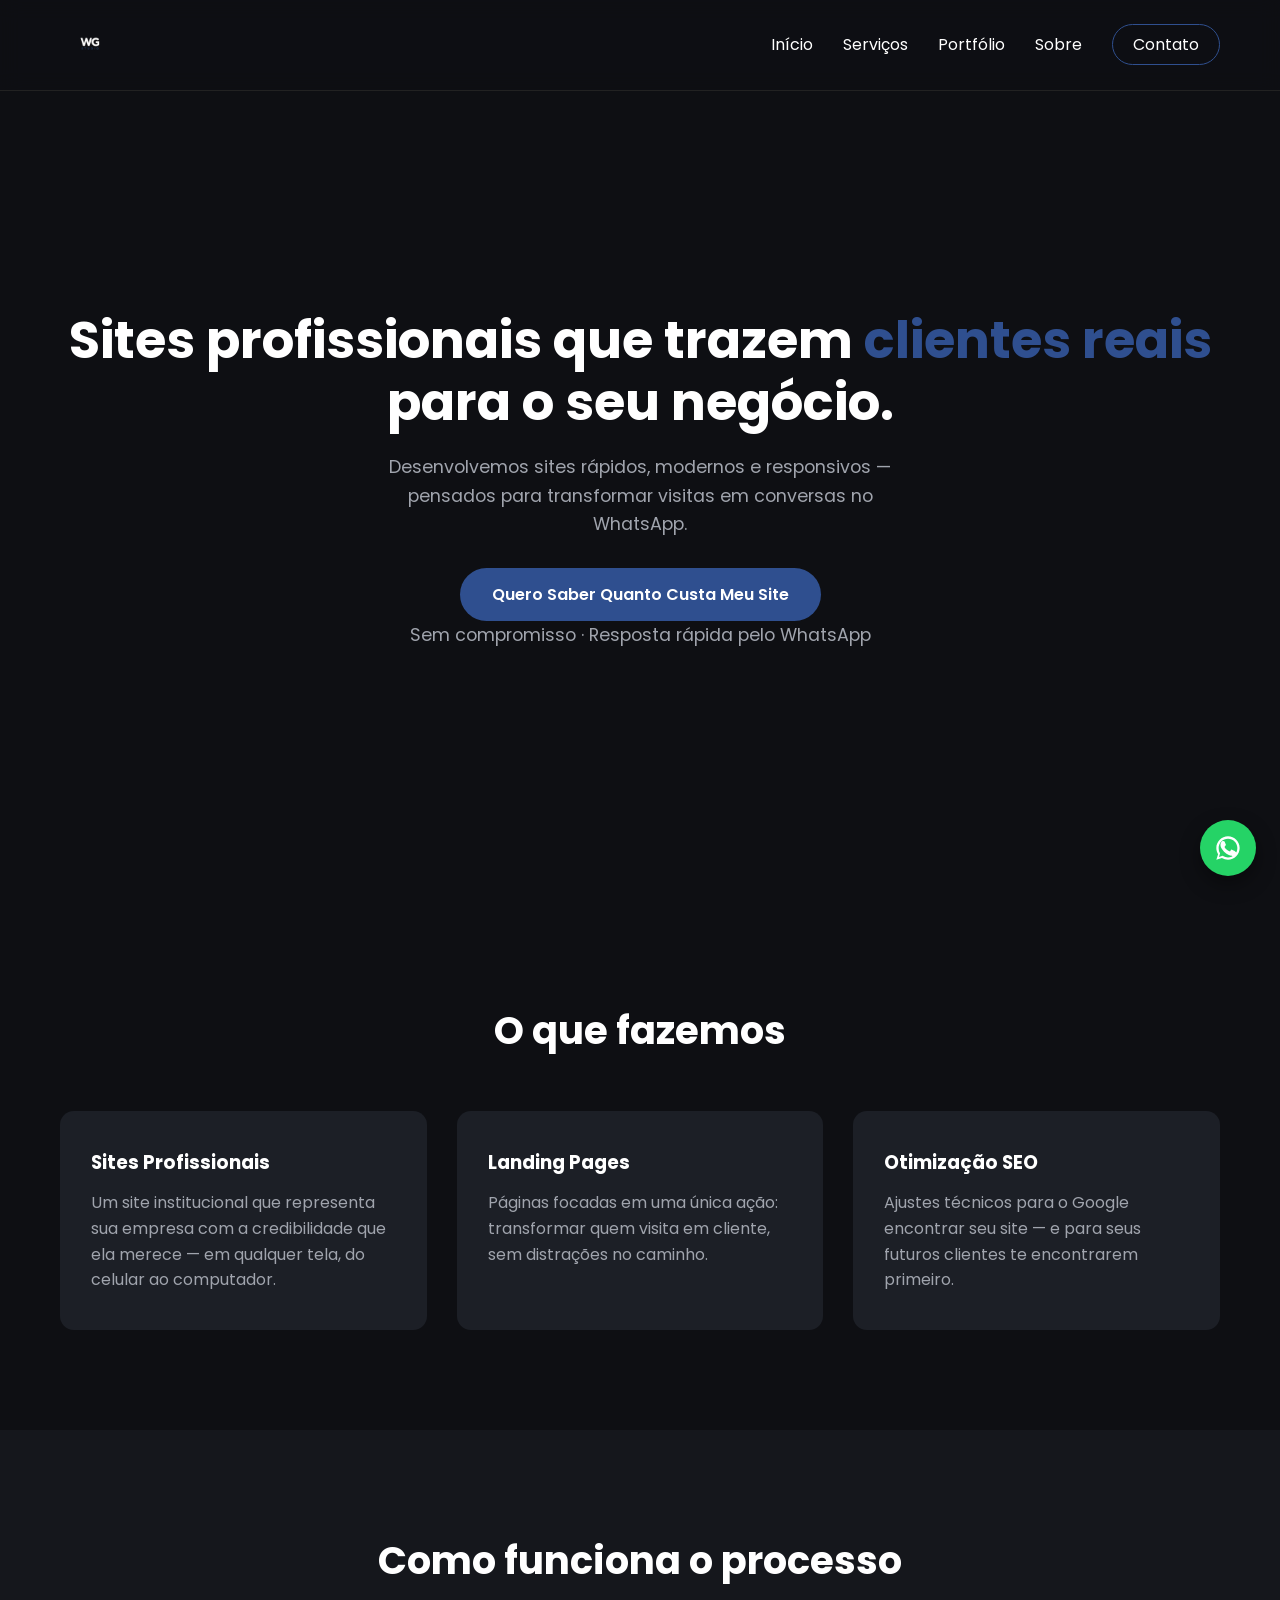
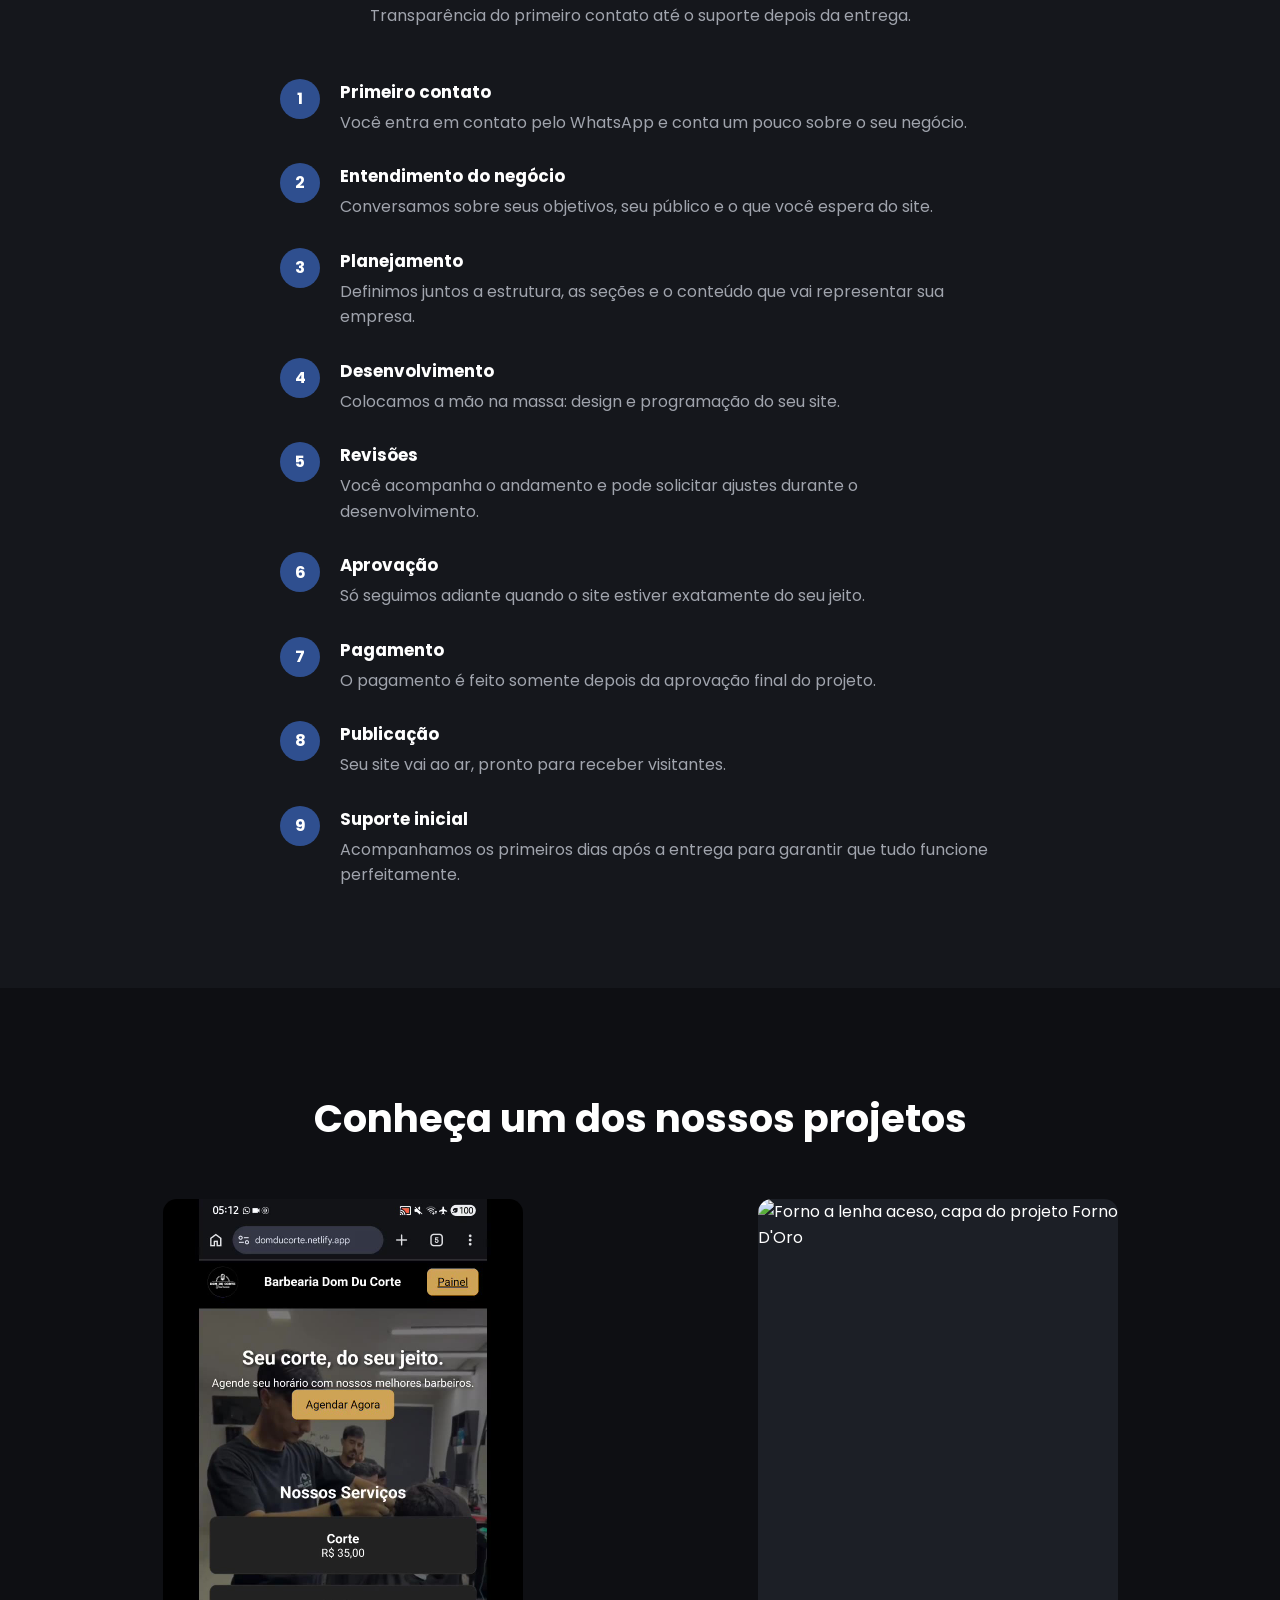
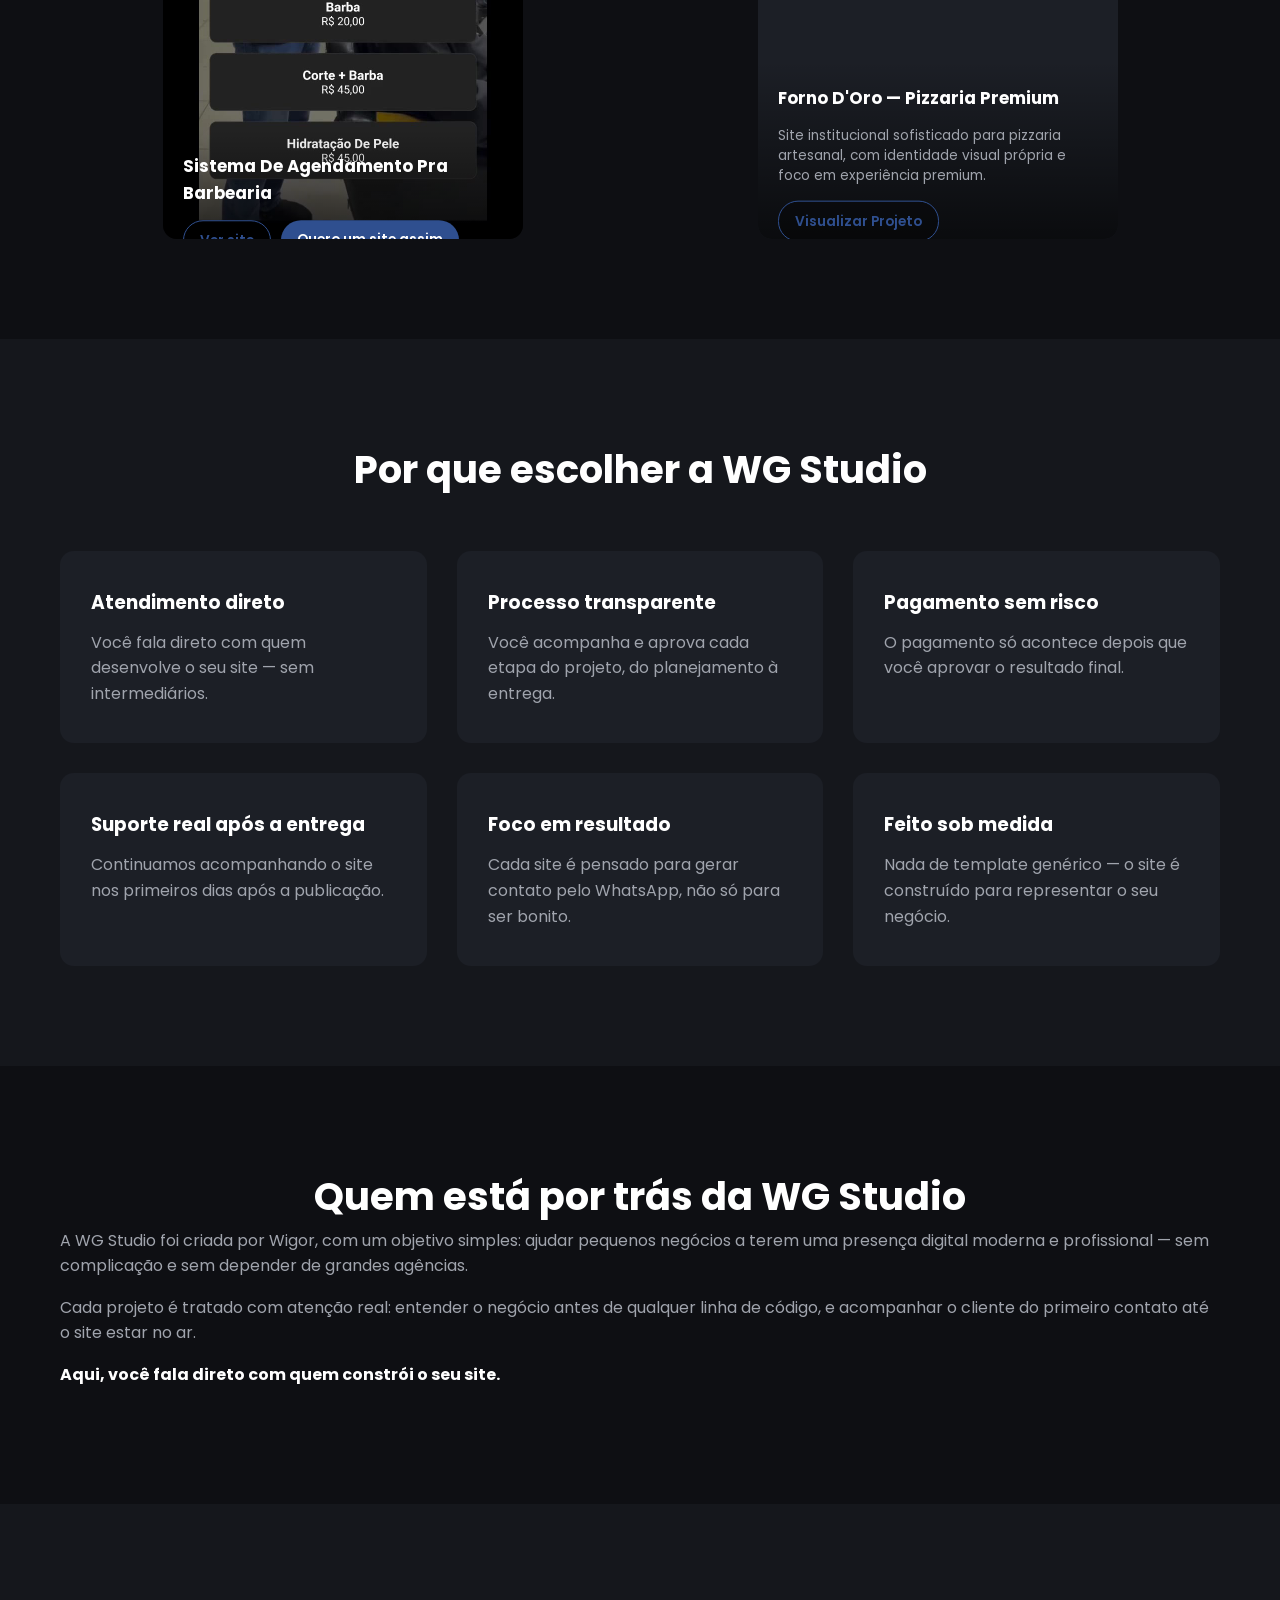
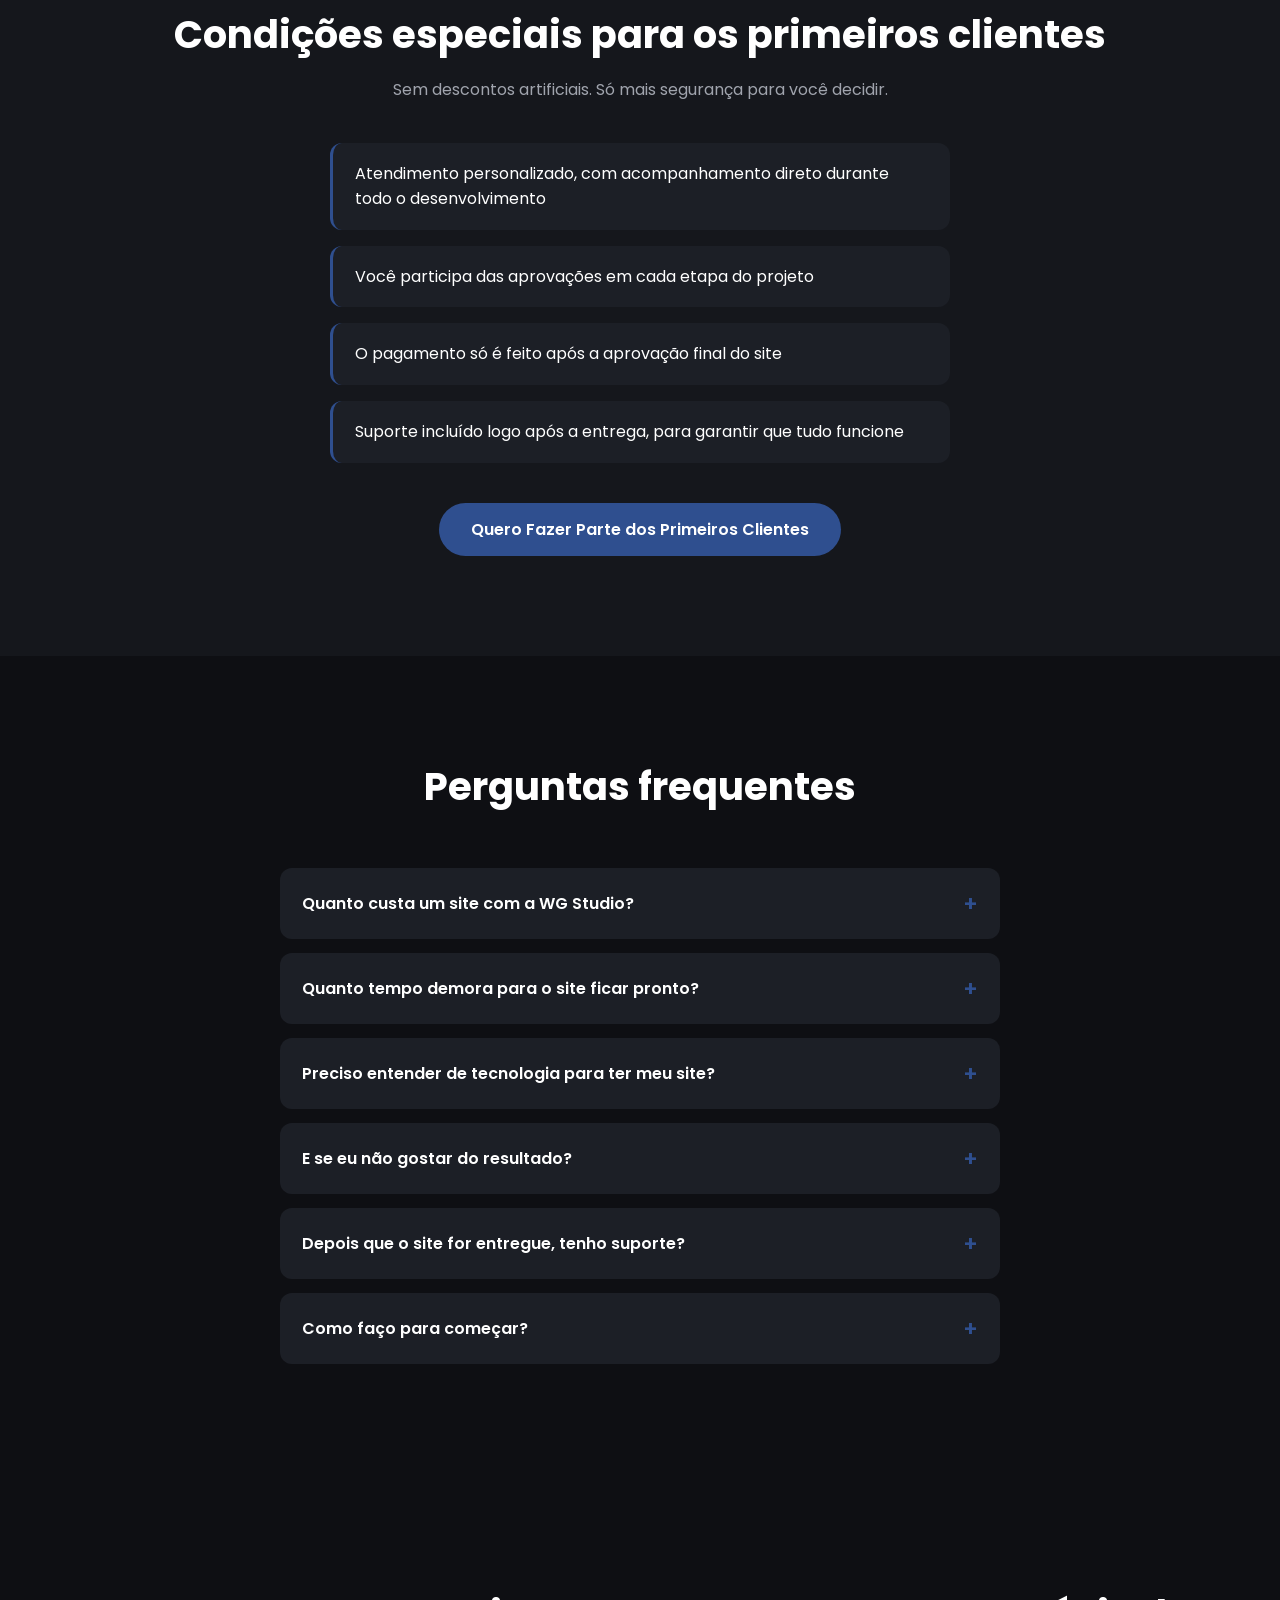
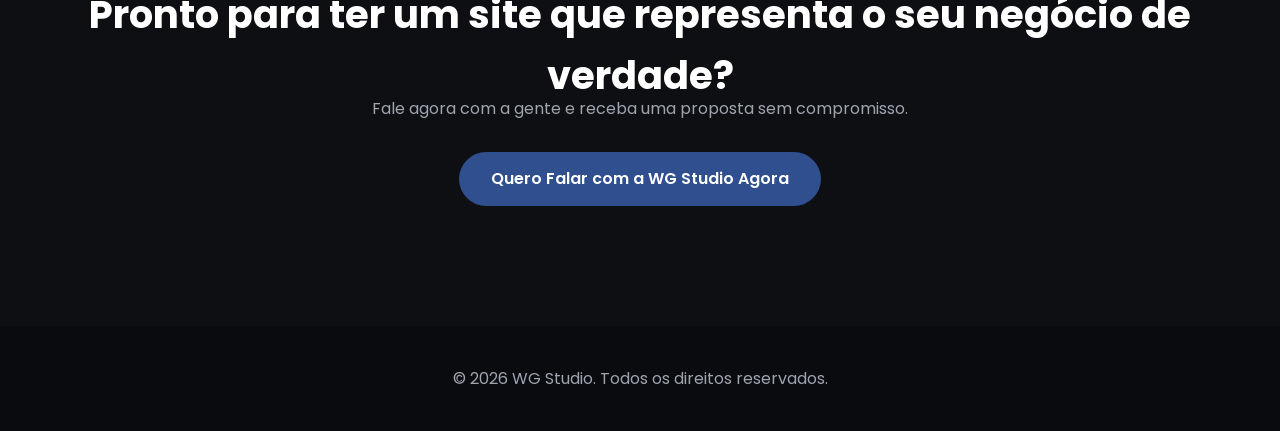
==== commit 90e402df: "Atualização do site" ====
--- a/index.html
+++ b/index.html
@@ -243,12 +243,31 @@
                     </div>
                 </div>
 
-                <!--
-                    ESPAÇO RESERVADO PARA NOVO CASE (2)
-                    Para adicionar, copie o bloco ".portfolio-item" acima,
-                    troque o vídeo/imagem, o título e os links.
-                    Imagem já disponível no projeto sem uso: img/projetos/projeto2.webp
-                -->
+                <!-- Foto de capa: Klara Kulikova, via Unsplash (licença livre, uso comercial) —
+                     mesma imagem usada no hero do projeto Forno D'Oro -->
+                <div class="portfolio-item fade-in">
+                    <img
+                        src="https://images.unsplash.com/photo-1606152196365-d1ce5ea838b5?auto=format&fit=crop&w=900&q=80"
+                        alt="Forno a lenha aceso, capa do projeto Forno D'Oro"
+                        loading="lazy">
+                    <div class="overlay">
+                        <h3>Forno D'Oro — Pizzaria Premium</h3>
+                        <p>Site institucional sofisticado para pizzaria artesanal, com identidade visual própria e foco em experiência premium.</p>
+
+                        <div class="portfolio-buttons">
+                            <a href="projetos/forno-doro/index.html" target="_blank" rel="noopener noreferrer" class="btn-secondary">
+                                Visualizar Projeto
+                            </a>
+
+                            <a href="https://wa.me/5533999695548?text=Quero%20um%20site%20como%20o%20da%20Forno%20D'Oro"
+                               target="_blank"
+                               rel="noopener noreferrer"
+                               class="btn-primary">
+                                Quero um site assim
+                            </a>
+                        </div>
+                    </div>
+                </div>
 
                 <!--
                     ESPAÇO RESERVADO PARA NOVO CASE (3)
--- a/style.css
+++ b/style.css
@@ -347,6 +347,13 @@
 .overlay h3 {
     margin-bottom: 14px;
     font-size: 1.05rem;
+}
+
+.overlay p {
+    color: var(--muted);
+    font-size: 0.85rem;
+    margin-bottom: 14px;
+    line-height: 1.5;
 }
 
 .portfolio-buttons {
